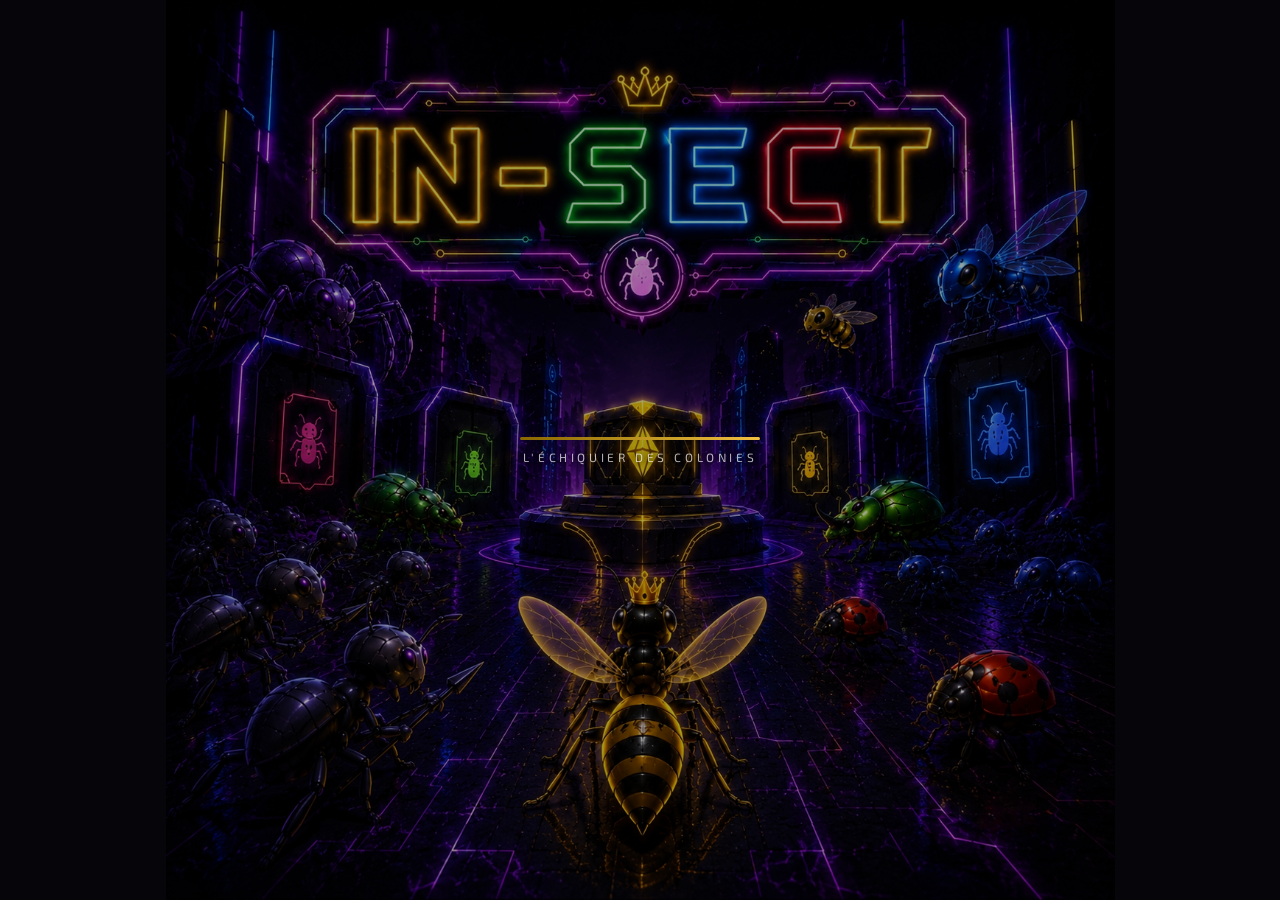
==== index.html @ 488d10a1 "Add files via upload" ====
<!DOCTYPE html>
<html lang="fr">
<head>
  <!-- Google tag (gtag.js) -->
<script async src="https://www.googletagmanager.com/gtag/js?id=G-F46XL49C3C"></script>
<script>
  window.dataLayer = window.dataLayer || [];
  function gtag(){dataLayer.push(arguments);}
  gtag('js', new Date());

  gtag('config', 'G-F46XL49C3C');
</script>
  <meta charset="UTF-8">
  <meta name="viewport" content="width=device-width,initial-scale=1.0,viewport-fit=cover">
  <meta name="apple-mobile-web-app-capable" content="yes">
  <meta name="apple-mobile-web-app-status-bar-style" content="black-translucent">
  <title>IN-SECT — L'Échiquier des Colonies</title>
  <link href="https://fonts.googleapis.com/css2?family=Cinzel+Decorative:wght@700;900&family=Exo+2:ital,wght@0,400;0,600;0,700;0,900;1,400&display=swap" rel="stylesheet">
  <link rel="stylesheet" href="style.css">
  <link rel="stylesheet" href="tuto.css">
</head>
<body>

<!-- Couches canvas (fond animé + effets + victoire) -->
<canvas id="c-ambient"></canvas>
<canvas id="c-fx"></canvas>
<canvas id="c-victory"></canvas>

<!-- ════════════════════════════════════
     SPLASH — Écran de chargement
════════════════════════════════════ -->
<div id="s-splash" class="screen">
  <!-- Image de fond plein écran -->
  <div class="splash-bg"></div>
  <!-- Barre de chargement en bas -->
  <div class="splash-bottom">
    <div class="splash-bar"><div class="splash-bar-fill"></div></div>
    <div class="splash-sub">L'Échiquier des Colonies</div>
  </div>
</div>

<!-- ════════════════════════════════════
     MENU — Sélection de la partie
════════════════════════════════════ -->
<div id="s-menu" class="screen hidden">

  <!-- En-tête logo + son -->
  <div class="menu-header">
    <div>
      <div class="menu-logo">IN-SECT</div>
      <div class="menu-sub">L'Échiquier des Colonies</div>
    </div>
    <button class="menu-sound" id="snd-btn" onclick="toggleMute()">🔊</button>
  </div>

  <!--
    BARRE DE STATUT FREEMIUM
    Affiche en permanence : parties restantes, partages effectués, badge de statut.
    Les IDs sont lus et mis à jour par updateStatusBar() dans script.js.
  -->
  <div class="menu-status-bar">
    <div class="status-left">
      <div class="status-counter" id="status-counter">Il vous reste 20 parties</div>
      <div class="status-shares" id="status-shares" style="display:none"></div>
    </div>
    <div class="status-badge free" id="status-badge" onclick="openFreemiumModal(false)" style="cursor:pointer">🆓 Gratuit</div>
  </div>

  <!-- Miniature animée du plateau selon le mode sélectionné -->
  <div class="mode-preview" id="mode-preview"></div>

  <!-- Zone de configuration -->
  <div class="menu-config">

    <!-- Choix du mode (1 IA = duel / 3 IA = guerre totale) -->
    <div class="sec-label">Adversaires</div>
    <div class="mode-row">
      <button class="mbtn sel" id="mbtn-1" onclick="selMode(1)">
        <span class="mt">1 IA</span><span class="ms">Duel</span>
      </button>
      <button class="mbtn" id="mbtn-3" onclick="selMode(3)">
        <span class="mt">3 IA</span><span class="ms">Guerre totale</span>
      </button>
    </div>

    <!-- Choix de la colonie — mode 1 IA -->
    <div id="csel-1ia">
      <div class="sec-label">Votre colonie</div>
      <div class="colony-row">
        <button class="cbtn sel" data-c="yellow" onclick="selCol('yellow')"><span class="cn">Jaune</span></button>
        <button class="cbtn"     data-c="red"    onclick="selCol('red')"><span class="cn">Rouge</span></button>
        <button class="cbtn"     data-c="random" onclick="selCol('random')"><span class="cn">Aléat.</span></button>
      </div>
    </div>

    <!-- Choix de la colonie — mode 3 IA -->
    <div id="csel-3ia" style="display:none">
      <div class="sec-label">Votre colonie</div>
      <div class="colony-row">
        <button class="cbtn" data-c="yellow" onclick="selCol('yellow')"><span class="cn">Jaune</span></button>
        <button class="cbtn" data-c="green"  onclick="selCol('green')"><span class="cn">Vert</span></button>
        <button class="cbtn" data-c="blue"   onclick="selCol('blue')"><span class="cn">Bleu</span></button>
        <button class="cbtn" data-c="red"    onclick="selCol('red')"><span class="cn">Rouge</span></button>
      </div>
    </div>

    <!-- Niveau de difficulté IA -->
    <div>
      <div class="sec-label">Difficulté IA</div>
      <div class="ailrow">
        <button class="ailbtn sel" id="ailbtn-1" onclick="selAI(1)"><span class="aln">Basique</span><span class="ali">Débutant</span></button>
        <button class="ailbtn"     id="ailbtn-2" onclick="selAI(2)"><span class="aln">Tactique</span><span class="ali">Avancé</span></button>
        <button class="ailbtn"     id="ailbtn-3" onclick="selAI(3)"><span class="aln">Expert</span><span class="ali">Maître</span></button>
      </div>
    </div>

    <!--
      BOUTON JOUER → tryStartGame()
      tryStartGame() vérifie le compteur avant d'appeler startGame().
      Si plus de parties → popup freemium. Sinon → partie normale.
    -->
    <button class="btn-play" onclick="tryStartGame()">⚔️ JOUER</button>

  </div>

  <!-- Navigation bas de page -->
  <div class="bottom-nav">
    <button class="bnav bnav-sec" onclick="showModal('rules')">RÈGLES</button>
    <button class="bnav bnav-tuto" onclick="openTuto()">TUTO</button>
  </div>
</div>

<!-- ════════════════════════════════════
     GAME — Écran de jeu
════════════════════════════════════ -->
<div id="s-game" class="screen hidden">

  <!-- Barre supérieure : retour, joueur actif, boutons mini -->
  <div class="tban" id="tban">
    <button class="btn-back-game" onclick="goMenu()">◀</button>
    <div class="tban-center">
      <div class="ttxt" id="ttxt">…</div>
    </div>
    <div class="topbar-btns">
      <div class="tdot" id="tdot"></div>
      <button class="btn-mini" onclick="showModal('rules')">📜</button>
    </div>
  </div>

  <!-- Plateau de jeu -->
  <div class="bwrap">
    <div class="phase-msg" id="phase-msg"></div>
    <div class="bframe" id="bframe"><div id="board"></div></div>
  </div>

  <!-- Barre d'info pièce sélectionnée -->
  <div class="pi" id="pi">
    <div class="pii">🐝</div>
    <div style="flex:1;min-width:0;">
      <div class="pin">Touchez une pièce</div>
      <div class="pid">⚔️ <b>Tueurs</b> : Reine, Araignée, Mouche, Fourmis · 🔄 <b>Déplaceurs</b> : Coccinelle (vivant), Scarabée (dépouille 💀)</div>
    </div>
  </div>

  <!-- Cartes des joueurs -->
  <div class="pp" id="pp"></div>
</div>

<!-- ════════════════════════════════════
     END — Écran de fin de partie
════════════════════════════════════ -->
<div id="s-end" class="screen hidden">
  <div class="ecrown" id="ecrown">🏆</div>
  <div class="etitle" id="etitle"></div>
  <div class="esub"   id="esub"></div>
  <div class="ewinner" id="ewinner"></div>
  <div class="end-stats">
    <div class="end-stat-row"><span>Tours joués</span><b id="end-turns">—</b></div>
    <div class="end-stat-row"><span>Pièces capturées</span><b id="end-caps">—</b></div>
  </div>
  <!--
    REJOUER → tryStartGame() (passe par le vérificateur freemium)
  -->
  <button class="btn-primary"   onclick="tryStartGame()">🔄 REJOUER</button>
  <button class="btn-secondary" onclick="goMenu()">🏠 Retour au menu</button>
</div>

<!-- ════════════════════════════════════
     MODAL — Règles du jeu
════════════════════════════════════ -->
<div class="modal-overlay hidden" id="modal-rules">
  <div class="modal-box">
    <div class="modal-header">
      <div class="modal-title">📜 RÈGLES DU JEU</div>
      <button class="modal-close" onclick="hideModal('rules')">✕</button>
    </div>
    <div class="modal-body">
      <div class="rule-section">
        <div class="rule-stitle">Le Plateau</div>
        <p class="rule-text">Grille <b>9×9</b>. Au centre se trouve le <b>Nid Sacré</b> 👑, une case spéciale — seule la Reine peut l'atteindre. Chaque colonie commence dans un coin du plateau avec <b>9 pièces vivantes</b>.</p>
      </div>
      <div class="rule-section">
        <div class="rule-stitle">Les Pièces &amp; leurs déplacements</div>
        <p class="rule-text">Toutes les pièces se déplacent <b>comme une Dame aux échecs</b> (orthogonal + diagonal, distance libre), <b>sauf les Fourmis Soldates</b>, limitées à <b>2 cases maximum</b>.</p>
        <div class="rpiece"><span class="rpsym">🐝</span><div><b>Reine Guêpe — Pièce Maîtresse</b> — Tue une pièce adverse en se déplaçant sur sa case. La dépouille est posée sur <b>n'importe quelle case vide</b> choisie par le joueur. Sa mort entraîne <b>l'effondrement immédiat</b> de toute la colonie.</div></div>
        <div class="rpiece"><span class="rpsym">🕷️</span><div><b>Araignée Assassine</b> — Tue une pièce en se déplaçant sur elle. La dépouille est automatiquement <b>renvoyée sur la case de départ</b> de l'Araignée.</div></div>
        <div class="rpiece"><span class="rpsym">🪰</span><div><b>Mouche Journaliste</b> — Se pose sur une case vide, puis toutes les <b>pièces ennemies adjacentes</b> (orthogonales ou diagonales) sont <b>tuées simultanément</b>.</div></div>
        <div class="rpiece"><span class="rpsym">🪲</span><div><b>Scarabée Déplaceur de Dépouilles</b> — Déplace une dépouille 💀 vers <b>n'importe quelle case libre</b>. ⚠️ VITAL : sans lui, la Reine peut être prise au piège des dépouilles !</div></div>
        <div class="rpiece"><span class="rpsym">🐞</span><div><b>Coccinelle Déplaceuse de Vivants</b> — Se pose sur une pièce ennemie vivante et la transporte vers <b>n'importe quelle case vide</b>. Elle <b>ne tue pas</b>, elle déplace uniquement.</div></div>
        <div class="rpiece"><span class="rpsym">🐜</span><div><b>Fourmis Soldates</b> — Portée max <b>2 cases</b>. Attaquent en se déplaçant sur leur cible. <b>Interdiction</b> : ne peuvent pas attaquer une Reine située sur le Nid Sacré.</div></div>
      </div>
      <div class="rule-section">
        <div class="rule-stitle">Les Dépouilles 💀</div>
        <p class="rule-text">Les pièces tuées laissent une dépouille sur le terrain. Elles deviennent des <b>obstacles permanents</b>, bloquent les déplacements en ligne droite, et servent à ériger les <b>murs d'encerclement</b>. Seul le <b>Scarabée</b> peut les déplacer.</p>
      </div>
      <div class="rule-section">
        <div class="rule-stitle">Le Nid Sacré 👑</div>
        <p class="rule-text">La Reine sur le Nid Sacré :<br>• <b>Mode 2 joueurs</b> : joue <b>deux actions par tour</b> tant qu'elle reste sur le Nid.<br>• <b>Mode 4 joueurs</b> : rejoue après chaque joueur (si &gt; 2 joueurs restants), puis 2 actions/tour quand il n'en reste que 2.<br>• Est <b>immunisée contre les Fourmis Soldates</b>.<br>• Peut <b>quitter le Nid</b> à tout moment.</p>
      </div>
      <div class="rule-section">
        <div class="rule-stitle">Victoire</div>
        <p class="rule-text"><b>Assassinat</b> → Tuer la Reine ennemie : sa colonie s'effondre et toutes ses pièces vivantes sont <b>converties à votre couleur</b>.<br><br><b>Encerclement</b> → La Reine ennemie est piégée par les dépouilles (total ou contre un bord) <b>et</b> sa colonie n'a plus de Scarabée vivant → Victoire ! S'il reste un Scarabée, elle n'est <b>pas</b> piégée.</p>
      </div>
    </div>
  </div>
</div>

<!-- ════════════════════════════════════
     MODAL FREEMIUM
     Affiché quand le compteur atteint 0.
     Deux options : partager 2 fois ou passer en premium.
════════════════════════════════════ -->
<div class="modal-overlay hidden" id="modal-freemium">
  <div class="modal-box">

    <!-- En-tête — pas de bouton fermer (popup bloquante) -->
    <div class="modal-header">
      <div class="modal-title">🔒 ACCÈS & DÉBLOCAGE</div>
      <button class="modal-close" id="freemium-close" onclick="hideModal('freemium')">✕</button>
    </div>

    <div class="modal-body">

      <!-- Icône + titre + sous-titre -->
      <div class="freemium-icon">🐝</div>
      <div class="freemium-title">Débloquez l'accès illimité</div>
      <div class="freemium-sub">
        Vos 20 parties gratuites sont écoulées.<br>
        Choisissez une méthode pour continuer à jouer.
      </div>

      <!--
        PROGRESSION DES PARTAGES
        Deux pastilles qui se remplissent à chaque partage validé.
        Mise à jour par updateShareDots() dans script.js.
      -->
      <div class="share-progress">
        <div class="share-progress-label">Partages effectués</div>
        <div class="share-progress-dots">
          <div class="share-dot" id="share-dot-0"></div>
          <div class="share-dot" id="share-dot-1"></div>
        </div>
      </div>

      <!-- Boutons d'action -->
      <div class="freemium-actions">

        <!--
          BOUTON PARTAGE
          Utilise navigator.share() sur mobile, fallback clipboard sur desktop.
          Appelle doShare() dans script.js.
          Après 2 partages → accès freemium illimité sauvegardé dans localStorage.
        -->
        <button class="btn-share" id="btn-share" onclick="doShare()">
          🤝 Partager à 2 amis
          <span class="share-badge">2 partages requis</span>
        </button>

        <!-- Séparateur visuel -->
        <div class="freemium-or">ou</div>

        <!--
          BOUTON PREMIUM
          Redirige vers Stripe (STRIPE_URL dans script.js).
          Au retour depuis Stripe avec ?premium=true → accès premium sauvegardé.
        -->
        <button class="btn-premium" onclick="goPremium()">
          ⭐ Version Premium — 2,90 €
        </button>

      </div>

      <!-- Mention légère -->
      <div style="text-align:center;font-size:.65rem;color:var(--text-muted);margin-top:4px;">
        Les partages et l'accès premium sont sauvegardés sur cet appareil.
      </div>

    </div>
  </div>
</div>

<!-- Script principal -->
<script src="script.js"></script>

<!-- ════════════════════════════════════
     MODAL TUTORIEL ANIMÉ
════════════════════════════════════ -->
<!-- MODAL TUTORIEL -->
<div class="modal-overlay hidden" id="modal-tuto" onclick="tutoBackdropClick(event)">
  <div class="modal-box tuto-box" id="tuto-box">
    <div class="modal-header tuto-header">
      <div class="tuto-progress">
        <span id="tuto-step-label">1 / 8</span>
        <div class="tuto-dots" id="tuto-dots"></div>
      </div>
      <button class="modal-close" onclick="closeTuto()">✕</button>
    </div>
    <div class="tuto-track-wrap">
      <div class="tuto-track" id="tuto-track"></div>
    </div>
    <div class="tuto-footer">
      <button class="tuto-nav-btn" id="tuto-prev" onclick="tutoNav(-1)">◀</button>
      <button class="tuto-cta" id="tuto-next" onclick="tutoNav(1)">Suivant →</button>
    </div>
  </div>
</div>

<script src="tuto.js"></script>
</body>
</html>
---- style.css ----
/* ═══════════════════════════════════════════════════════════
   IN-SECT — Guerre des Colonies
   style.css — Design tokens, layouts, composants, freemium UI
   ═══════════════════════════════════════════════════════════ */

/* ── Design tokens ── */
:root {
  --bg:#08080F; --bg2:#0C0C1A; --card:#101020; --panel:#13132A; --border:#1E1E3A;
  --gold:#D4A017; --gold-l:#F0C040; --gold-d:#8A6800; --gold-glow:rgba(212,160,23,.3);
  --text:#E0DCFF; --text-dim:#8080B0; --text-muted:#454568;
  --safe-top:env(safe-area-inset-top,0px); --safe-bot:env(safe-area-inset-bottom,0px);
  --cs:min(9.5vw,52px); --r:10px;
  --cy:#F0C030; --cg:#30D060; --cb:#4090FF; --cr:#FF3050;
  --cgy:rgba(240,192,48,.5); --cgg:rgba(48,208,96,.5); --cgb:rgba(64,144,255,.5); --cgr:rgba(255,48,80,.5);
}
*,*::before,*::after{box-sizing:border-box;margin:0;padding:0;-webkit-tap-highlight-color:transparent;}
html,body{height:100%;overflow:hidden;background:var(--bg);overscroll-behavior:none;}
body{color:var(--text);font-family:'Exo 2',sans-serif;touch-action:manipulation;user-select:none;font-size:15px;}

/* ── Canvas layers ── */
#c-ambient{position:fixed;inset:0;pointer-events:none;z-index:0;opacity:.4;}
#c-fx{position:fixed;inset:0;pointer-events:none;z-index:100;}
#c-victory{position:fixed;inset:0;pointer-events:none;z-index:500;display:none;}

/* ── Screens ── */
.screen{position:fixed;inset:0;display:flex;flex-direction:column;align-items:center;z-index:10;overflow:hidden;transition:opacity .3s ease,transform .3s ease;}
.screen.hidden{opacity:0;pointer-events:none;transform:translateY(14px);}

/* ── Splash ── */
#s-splash{justify-content:center;background:var(--bg);z-index:200;}
/* Image de fond plein écran sur le splash */
.splash-bg{position:absolute;inset:0;background:url('images_insecte.png') center center/contain no-repeat;z-index:0;}
/* Assombrir légèrement pour lisibilité */
.splash-bg::after{content:'';position:absolute;inset:0;background:rgba(0,0,0,.35);}
/* Barre de chargement ancrée en bas */
.splash-bottom{position:absolute;bottom:calc(var(--safe-bot)+40px);left:50%;transform:translateX(-50%);display:flex;flex-direction:column;align-items:center;gap:10px;z-index:1;width:240px;}
.splash-sub{font-size:.75rem;letter-spacing:.3em;color:rgba(255,255,255,.7);text-transform:uppercase;text-align:center;text-shadow:0 1px 6px rgba(0,0,0,.9);}
.splash-bar{width:100%;height:3px;background:rgba(255,255,255,.15);border-radius:3px;overflow:hidden;}
.splash-bar-fill{height:100%;width:0;background:linear-gradient(90deg,var(--gold-d),var(--gold-l));animation:loadbar 2.2s ease-out .2s forwards;}
@keyframes loadbar{to{width:100%;}}

/* ── Menu ── */
#s-menu{padding:calc(var(--safe-top)+10px) 14px calc(var(--safe-bot)+8px);gap:0;justify-content:space-between;}
.menu-header{width:100%;max-width:400px;display:flex;align-items:center;justify-content:space-between;padding:2px 0 10px;}
.menu-logo{font-family:'Cinzel Decorative',serif;font-size:clamp(1.3rem,7vw,2rem);font-weight:900;background:linear-gradient(135deg,#7040FF,#B070FF 45%,#8050FF);-webkit-background-clip:text;-webkit-text-fill-color:transparent;background-clip:text;filter:drop-shadow(0 0 8px rgba(160,96,255,.4));letter-spacing:.07em;}
.menu-sub{font-size:.65rem;color:var(--text-muted);letter-spacing:.25em;text-transform:uppercase;margin-top:2px;}

/* ── Barre de statut freemium (sous le logo) ── */
.menu-status-bar{width:100%;max-width:400px;display:flex;align-items:center;justify-content:space-between;background:rgba(16,12,32,.9);border:1px solid var(--border);border-radius:var(--r);padding:7px 12px;margin-bottom:4px;gap:8px;}
.status-left{display:flex;flex-direction:column;gap:3px;}
/* Compteur de parties restantes */
.status-counter{font-size:.78rem;font-weight:800;color:var(--gold-l);letter-spacing:.04em;}
.status-counter.danger{color:#FF3050;}  /* rouge quand <= 3 parties */
.status-shares{font-size:.6rem;color:var(--text-muted);}
/* Badge de statut : Gratuit / Freemium / Premium */
.status-badge{display:inline-flex;align-items:center;gap:4px;font-size:.6rem;font-weight:700;letter-spacing:.12em;text-transform:uppercase;padding:2px 8px;border-radius:20px;}
.status-badge.free    {background:rgba(128,80,255,.18);color:#A070FF;border:1px solid rgba(128,80,255,.3);}
.status-badge.freemium{background:rgba(48,208,96,.15);color:#30D060;border:1px solid rgba(48,208,96,.3);}
.status-badge.premium {background:rgba(212,160,23,.18);color:var(--gold-l);border:1px solid rgba(212,160,23,.3);}

.menu-sound{background:transparent;border:1px solid var(--border);border-radius:8px;width:36px;height:36px;cursor:pointer;font-size:1.1rem;display:flex;align-items:center;justify-content:center;color:var(--text-dim);transition:all .2s;}
.menu-sound:active{border-color:var(--gold);color:var(--gold);}

/* ── Mode preview ── */
.mode-preview{width:100%;max-width:400px;flex:1;display:flex;flex-direction:column;align-items:center;justify-content:center;gap:8px;min-height:0;}
.preview-svg{width:min(200px,48vw);height:min(200px,48vw);display:block;filter:drop-shadow(0 0 12px rgba(140,80,255,.2));animation:previewPulse 3s ease-in-out infinite;}
@keyframes previewPulse{0%,100%{filter:drop-shadow(0 0 8px rgba(140,80,255,.15));}50%{filter:drop-shadow(0 0 20px rgba(140,80,255,.35));}}
.preview-tagline{font-size:.78rem;color:var(--text-dim);font-style:italic;text-align:center;letter-spacing:.04em;}

/* ── Config ── */
.menu-config{width:100%;max-width:400px;display:flex;flex-direction:column;gap:9px;flex-shrink:0;}
.sec-label{font-size:.62rem;letter-spacing:.22em;color:var(--text-muted);text-transform:uppercase;text-align:center;padding:2px 0;}
.mode-row{display:flex;gap:8px;}
.mbtn{flex:1;padding:11px 8px;border-radius:var(--r);border:1.5px solid rgba(80,60,140,.5);background:rgba(16,12,32,.9);color:var(--text-dim);cursor:pointer;font-family:'Exo 2',sans-serif;display:flex;flex-direction:column;align-items:center;gap:3px;transition:all .2s;}
.mbtn .mt{font-size:.95rem;font-weight:900;letter-spacing:.08em;color:var(--text);}
.mbtn .ms{font-size:.72rem;color:var(--text-dim);font-style:italic;}
.mbtn.sel{border-color:#8050FF;background:rgba(80,40,160,.25);box-shadow:0 0 0 1px rgba(128,80,255,.2),0 0 16px rgba(128,80,255,.15);}
.mbtn:active{transform:scale(.96);}
.colony-row{display:flex;gap:8px;justify-content:center;}
.cbtn{flex:1;max-width:80px;height:46px;border-radius:var(--r);border:1.5px solid rgba(80,60,140,.4);background:rgba(16,12,32,.8);cursor:pointer;display:flex;flex-direction:column;align-items:center;justify-content:center;gap:1px;transition:all .2s;}
.cbtn .cn{font-size:.62rem;letter-spacing:.1em;font-weight:700;color:var(--text-dim);}
.cbtn[data-c=yellow]{border-color:rgba(240,192,48,.3);}.cbtn[data-c=red]{border-color:rgba(255,48,80,.3);}
.cbtn[data-c=green]{border-color:rgba(48,208,96,.3);}.cbtn[data-c=blue]{border-color:rgba(64,144,255,.3);}
.cbtn[data-c=random]{border-color:rgba(128,80,255,.3);}
.cbtn[data-c=yellow].sel{border-color:var(--cy);box-shadow:0 0 12px rgba(240,192,48,.35);background:rgba(60,40,0,.5);}
.cbtn[data-c=red].sel{border-color:var(--cr);box-shadow:0 0 12px rgba(255,48,80,.35);background:rgba(60,0,8,.5);}
.cbtn[data-c=green].sel{border-color:var(--cg);box-shadow:0 0 12px rgba(48,208,96,.35);background:rgba(0,40,12,.5);}
.cbtn[data-c=blue].sel{border-color:var(--cb);box-shadow:0 0 12px rgba(64,144,255,.35);background:rgba(0,16,60,.5);}
.cbtn[data-c=random].sel{border-color:#8050FF;box-shadow:0 0 12px rgba(128,80,255,.35);}
.cbtn:active{transform:scale(.93);}
.ailrow{display:flex;gap:8px;}
.ailbtn{flex:1;padding:10px 4px;border-radius:var(--r);border:1.5px solid rgba(80,60,140,.4);background:rgba(16,12,32,.8);color:var(--text-dim);cursor:pointer;font-family:'Exo 2',sans-serif;display:flex;flex-direction:column;align-items:center;gap:2px;transition:all .18s;}
.ailbtn .aln{font-size:.85rem;font-weight:900;letter-spacing:.06em;color:var(--text);}
.ailbtn .ali{font-size:.65rem;color:var(--text-dim);font-style:italic;}
.ailbtn.sel{border-color:#8050FF;background:rgba(80,40,160,.22);box-shadow:0 0 10px rgba(128,80,255,.18);}
.ailbtn:active{transform:scale(.94);}

/* ── Bouton JOUER ── */
.btn-play{width:100%;height:52px;border:none;border-radius:var(--r);background:linear-gradient(160deg,#4020A0,#9050FF 40%,#7040E0 60%,#3010A0);font-family:'Cinzel Decorative',serif;font-size:1rem;font-weight:700;color:#F0E8FF;letter-spacing:.15em;cursor:pointer;box-shadow:0 0 0 1px rgba(160,96,255,.25),0 4px 24px rgba(128,64,255,.3);position:relative;overflow:hidden;transition:transform .15s,box-shadow .15s;animation:playPulse 3s ease-in-out infinite;}
.btn-play::after{content:'';position:absolute;top:0;left:-120%;width:70%;height:100%;background:linear-gradient(90deg,transparent,rgba(255,255,255,.2),transparent);animation:shimmer 3.5s ease-in-out infinite;}
@keyframes shimmer{0%,100%{left:-120%;}55%{left:140%;}}
@keyframes playPulse{0%,100%{box-shadow:0 0 0 1px rgba(160,96,255,.25),0 4px 24px rgba(128,64,255,.3);}50%{box-shadow:0 0 0 1px rgba(160,96,255,.4),0 4px 32px rgba(128,64,255,.5);}}
.btn-play:active{transform:scale(.97);animation:none;}
/* État désactivé quand le compteur atteint 0 */
.btn-play:disabled,.btn-play.locked{background:linear-gradient(160deg,#1A1A2A,#2A2040);color:var(--text-muted);cursor:not-allowed;animation:none;box-shadow:none;opacity:.7;}
.btn-play:disabled::after,.btn-play.locked::after{display:none;}

.bottom-nav{width:100%;max-width:400px;display:flex;gap:6px;flex-shrink:0;padding-top:4px;}
.bnav{flex:1;height:40px;background:var(--card);border:1px solid var(--border);border-radius:var(--r);display:flex;align-items:center;justify-content:center;cursor:pointer;color:var(--text-muted);font-size:1.15rem;transition:all .18s;}
.bnav:active{border-color:#8050FF;color:#B080FF;background:rgba(80,40,160,.2);}

/* ── Game screen ── */
#s-game{display:grid;grid-template-rows:52px 1fr auto;padding:calc(var(--safe-top)+2px) 4px calc(var(--safe-bot)+4px);gap:4px;height:100%;align-items:center;overflow:visible;}
.tban{width:100%;max-width:480px;background:linear-gradient(135deg,var(--card),var(--bg2));border-radius:var(--r);display:flex;align-items:center;gap:0;border:1px solid rgba(128,80,255,.2);transition:border-color .3s,box-shadow .3s;height:52px;flex-shrink:0;overflow:hidden;}
.btn-back-game{background:rgba(255,60,60,.28);border:none;border-right:2px solid rgba(255,80,80,.5);border-radius:var(--r) 0 0 var(--r);width:68px;height:100%;flex-shrink:0;color:#FF8080;font-size:2rem;cursor:pointer;display:flex;align-items:center;justify-content:center;transition:all .18s;line-height:1;padding:0;text-shadow:0 0 10px rgba(255,80,80,.7);box-shadow:inset -2px 0 12px rgba(255,40,40,.15);}
.btn-back-game:active{background:rgba(255,48,80,.55);transform:scale(.94);color:#fff;}
.tban-center{flex:1;min-width:0;text-align:center;padding:0 8px;}
.tdot{width:13px;height:13px;border-radius:50%;flex-shrink:0;transition:all .3s;box-shadow:0 0 8px currentColor;}
.ttxt{font-size:.92rem;font-weight:800;letter-spacing:.04em;transition:color .3s;line-height:1;}
.topbar-btns{display:flex;align-items:center;gap:6px;padding-right:8px;}
.btn-mini{background:rgba(0,0,0,.4);border:1.5px solid rgba(128,80,255,.25);border-radius:7px;padding:4px 8px;color:var(--gold);font-family:'Exo 2',sans-serif;font-size:.72rem;cursor:pointer;letter-spacing:.05em;min-height:30px;min-width:32px;transition:all .15s;}
.btn-mini:active{border-color:var(--gold);background:rgba(212,160,23,.15);transform:scale(.93);}
.bwrap{width:100%;max-width:480px;display:flex;justify-content:center;align-items:center;position:relative;}
.bframe{border:1.5px solid rgba(128,80,255,.3);border-radius:8px;box-shadow:0 0 0 1px rgba(0,0,0,.95),0 0 30px rgba(128,80,255,.12);overflow:hidden;position:relative;}
.bframe.shake{animation:boardShake .38s cubic-bezier(.36,.07,.19,.97);}
@keyframes boardShake{0%,100%{transform:none;}20%{transform:translate(-5px) rotate(-.4deg);}40%{transform:translate(5px) rotate(.4deg);}60%{transform:translate(-3px);}80%{transform:translate(3px);}}
#board{background:#02020A;position:relative;display:block;touch-action:none;}
.cell{position:absolute;cursor:pointer;display:flex;align-items:center;justify-content:center;transition:background .12s,box-shadow .12s;}
.cell.l{background:#32305A;}.cell.d{background:#06040F;}
.cell.lab{background:radial-gradient(circle,rgba(212,160,23,.6),rgba(160,110,0,.2));box-shadow:inset 0 0 0 2px rgba(212,160,23,.9),0 0 14px rgba(212,160,23,.4);}
.cell.sc{box-shadow:0 0 0 2.5px #A070FF,0 0 16px rgba(160,112,255,.7)!important;background:rgba(120,70,220,.4)!important;z-index:5;}
.cell.vm{background:rgba(48,208,96,.25)!important;box-shadow:inset 0 0 0 2px rgba(48,208,96,.75);}
.cell.vm::after{content:'';position:absolute;width:30%;height:30%;border-radius:50%;background:rgba(48,208,96,.8);box-shadow:0 0 10px rgba(48,208,96,.9);}
.cell.vk{background:rgba(255,48,80,.3)!important;box-shadow:inset 0 0 0 2.5px rgba(255,48,80,.95);animation:pulseKill .5s ease-in-out infinite;}
@keyframes pulseKill{0%,100%{box-shadow:inset 0 0 0 2.5px rgba(255,48,80,.95);}50%{box-shadow:inset 0 0 0 2.5px #FF3050,0 0 18px rgba(255,48,80,.65);}}
.cell.vd{background:rgba(255,180,40,.25)!important;box-shadow:inset 0 0 0 2px rgba(255,180,40,.8);}
.cell.vplace{background:rgba(160,100,255,.25)!important;box-shadow:inset 0 0 0 2px rgba(160,100,255,.85);animation:pulsePl .6s ease-in-out infinite;}
@keyframes pulsePl{0%,100%{box-shadow:inset 0 0 0 2px rgba(160,100,255,.85);}50%{box-shadow:inset 0 0 0 2px #A064FF,0 0 14px rgba(160,100,255,.55);}}
.cell.vrep-o{background:rgba(255,80,80,.28)!important;box-shadow:inset 0 0 0 2px rgba(255,80,80,.9);}
.cell.vrep-d{background:rgba(255,160,40,.28)!important;box-shadow:inset 0 0 0 2px rgba(255,160,40,.9);}
.labsvg{position:absolute;width:60%;height:60%;opacity:.7;}
.piece{position:absolute;display:flex;align-items:center;justify-content:center;border-radius:50%;cursor:pointer;transition:left var(--anim,.38s) cubic-bezier(.4,0,.2,1),top var(--anim,.38s) cubic-bezier(.4,0,.2,1),transform .15s,filter .15s;z-index:10;pointer-events:all;background:transparent;border:none;overflow:visible;}
.piece canvas{position:absolute;inset:0;width:100%;height:100%;border-radius:50%;pointer-events:none;}
.piece.selp{transform:scale(1.18);z-index:20;filter:brightness(1.2);}
.piece.moving{transition:left var(--anim,.38s) cubic-bezier(.4,0,.2,1),top var(--anim,.38s) cubic-bezier(.4,0,.2,1);}
.piece.flash-kill{animation:flashKill .45s ease-out forwards;}
@keyframes flashKill{0%{filter:brightness(4) saturate(0) invert(1);transform:scale(1.4);}30%{filter:brightness(2) saturate(0) invert(1);transform:scale(1.2);}100%{filter:brightness(1) saturate(0);transform:scale(1);}}
.pi{width:100%;max-width:480px;background:linear-gradient(135deg,var(--card),var(--bg2));border:1px solid rgba(128,80,255,.18);border-radius:var(--r);padding:8px 12px;display:flex;align-items:center;gap:10px;flex-shrink:0;min-height:52px;transition:border-color .3s,box-shadow .3s;}
.pii{font-size:1.6rem;line-height:1;flex-shrink:0;}
.pin{font-size:.85rem;font-weight:800;letter-spacing:.05em;line-height:1;}
.pid{font-size:.68rem;color:var(--text-dim);line-height:1.45;margin-top:2px;font-style:italic;}
.pp{width:100%;max-width:480px;display:flex;gap:5px;overflow-x:auto;flex-shrink:0;}
.pcard{flex:1;min-width:0;background:rgba(16,12,32,.9);border:1.5px solid var(--border);border-radius:var(--r);padding:6px 8px;transition:border-color .3s,box-shadow .3s;--pc:#888;--pg:rgba(136,136,136,.3);}
.pcard.ap{border-color:var(--pc)!important;box-shadow:0 0 12px var(--pg);}
.pcard.elim{opacity:.25;filter:grayscale(1);}
.pch{display:flex;align-items:center;gap:5px;margin-bottom:4px;}
.pdot{width:8px;height:8px;border-radius:50%;background:var(--pc);box-shadow:0 0 5px var(--pg);flex-shrink:0;}
.pname{font-size:.65rem;font-weight:800;letter-spacing:.1em;color:var(--pc);white-space:nowrap;}
.ptag{font-size:.55rem;color:var(--text-muted);margin-left:auto;white-space:nowrap;}
.ppieces{display:flex;flex-wrap:wrap;gap:2px;}
.ppi{font-size:.85rem;line-height:1;opacity:.9;}.ppid{font-size:.85rem;line-height:1;opacity:.2;filter:grayscale(1);}
.phase-msg{position:fixed;left:50%;transform:translateX(-50%);background:rgba(8,8,20,.96);border:1px solid var(--gold-d);border-radius:7px;padding:5px 14px;font-size:.78rem;color:var(--gold-l);font-style:italic;white-space:nowrap;pointer-events:none;z-index:50;transition:opacity .2s;opacity:0;}
.phase-msg.visible{opacity:1;}

/* ── End screen ── */
#s-end{justify-content:center;gap:16px;padding:30px 20px;}
.ecrown{font-size:4rem;animation:crownPulse 1.5s ease-in-out infinite;}
@keyframes crownPulse{0%,100%{transform:scale(1);}50%{transform:scale(1.08);}}
.etitle{font-family:'Cinzel Decorative',serif;font-size:2.2rem;font-weight:900;letter-spacing:.06em;text-align:center;}
.esub{font-size:.85rem;color:var(--text-dim);text-align:center;font-style:italic;max-width:320px;}
.ewinner{font-size:.9rem;font-weight:700;text-align:center;letter-spacing:.04em;}
.end-stats{width:100%;max-width:320px;background:var(--card);border:1px solid var(--border);border-radius:var(--r);padding:14px 18px;display:flex;flex-direction:column;gap:8px;}
.end-stat-row{display:flex;justify-content:space-between;font-size:.8rem;color:var(--text-dim);}
.end-stat-row b{color:var(--gold-l);}
.btn-primary{width:100%;max-width:320px;height:50px;border:none;border-radius:var(--r);background:linear-gradient(160deg,#4020A0,#9050FF 40%,#3010A0);font-family:'Cinzel Decorative',serif;font-size:.9rem;color:#F0E8FF;letter-spacing:.12em;cursor:pointer;box-shadow:0 4px 20px rgba(128,64,255,.35);transition:transform .15s;}
.btn-primary:active{transform:scale(.97);}
.btn-secondary{width:100%;max-width:320px;height:44px;border-radius:var(--r);border:1.5px solid var(--border);background:transparent;font-family:'Exo 2',sans-serif;font-size:.82rem;font-weight:700;color:var(--text-dim);letter-spacing:.08em;cursor:pointer;transition:all .2s;}
.btn-secondary:active{border-color:#8050FF;color:#B080FF;}

/* ── Modals ── */
.modal-overlay{position:fixed;inset:0;background:rgba(0,0,0,.85);z-index:400;display:flex;align-items:flex-end;justify-content:center;padding-bottom:var(--safe-bot);backdrop-filter:blur(6px);transition:opacity .3s;}
.modal-overlay.hidden{opacity:0;pointer-events:none;}
.modal-box{background:linear-gradient(170deg,#0D0B1E,#08060F);border:1px solid var(--gold-d);border-radius:18px 18px 0 0;width:100%;max-width:500px;max-height:88vh;display:flex;flex-direction:column;overflow:hidden;box-shadow:0 -10px 50px rgba(0,0,0,.7);transition:transform .3s cubic-bezier(.2,0,.3,1);}
.modal-overlay.hidden .modal-box{transform:translateY(30px);}
.modal-header{display:flex;align-items:center;justify-content:space-between;padding:14px 18px;border-bottom:1px solid var(--gold-d);flex-shrink:0;}
.modal-title{font-family:'Exo 2',sans-serif;font-size:.8rem;font-weight:900;letter-spacing:.2em;color:var(--gold);}
.modal-close{background:transparent;border:1px solid var(--gold-d);border-radius:7px;color:var(--gold-d);font-size:.9rem;width:32px;height:32px;cursor:pointer;display:flex;align-items:center;justify-content:center;transition:all .15s;}
.modal-close:active{border-color:var(--gold);color:var(--gold);}
.modal-body{overflow-y:auto;padding:14px 18px 24px;display:flex;flex-direction:column;gap:14px;-webkit-overflow-scrolling:touch;}
.rule-section{display:flex;flex-direction:column;gap:6px;}
.rule-stitle{font-size:.7rem;letter-spacing:.2em;color:var(--gold);text-transform:uppercase;border-bottom:1px solid rgba(128,80,255,.18);padding-bottom:4px;}
.rule-text{font-size:.88rem;color:rgba(224,220,255,.75);line-height:1.7;}
.rpiece{display:flex;gap:9px;align-items:flex-start;font-size:.86rem;color:rgba(224,220,255,.7);line-height:1.55;margin-bottom:5px;}
.rpsym{font-size:1.25rem;flex-shrink:0;width:1.6rem;text-align:center;}

/* ══════════════════════════════════════
   POPUP FREEMIUM
   Popup bloquante quand compteur = 0
══════════════════════════════════════ */
#modal-freemium .modal-box{border-color:rgba(212,160,23,.5);}
.freemium-icon{font-size:3rem;text-align:center;padding:8px 0 4px;}
.freemium-title{font-family:'Cinzel Decorative',serif;font-size:1.1rem;font-weight:900;color:var(--gold-l);text-align:center;letter-spacing:.05em;line-height:1.3;}
.freemium-sub{font-size:.82rem;color:var(--text-dim);text-align:center;line-height:1.6;padding:0 4px;}
.freemium-actions{display:flex;flex-direction:column;gap:10px;padding:4px 0;}

/* Bouton partage — vert */
.btn-share{width:100%;height:54px;border:none;border-radius:var(--r);background:linear-gradient(160deg,#0A3A0A,#18A830 40%,#0A6A18);font-family:'Exo 2',sans-serif;font-size:.92rem;font-weight:900;color:#E0FFE8;letter-spacing:.08em;cursor:pointer;box-shadow:0 4px 20px rgba(30,160,60,.35);display:flex;align-items:center;justify-content:center;gap:8px;transition:transform .15s;}
.btn-share:active{transform:scale(.97);}
.share-badge{background:rgba(255,255,255,.15);border-radius:20px;padding:2px 8px;font-size:.72rem;font-weight:700;}

/* Bouton premium — or */
.btn-premium{width:100%;height:54px;border:none;border-radius:var(--r);background:linear-gradient(160deg,#3A2A00,#C08010 40%,#7A5000);font-family:'Exo 2',sans-serif;font-size:.92rem;font-weight:900;color:#FFF0C0;letter-spacing:.08em;cursor:pointer;box-shadow:0 4px 20px rgba(180,130,0,.3);display:flex;align-items:center;justify-content:center;gap:8px;transition:transform .15s;}
.btn-premium:active{transform:scale(.97);}

/* Séparateur "ou" entre les deux boutons */
.freemium-or{display:flex;align-items:center;gap:10px;color:var(--text-muted);font-size:.72rem;letter-spacing:.12em;text-transform:uppercase;}
.freemium-or::before,.freemium-or::after{content:'';flex:1;height:1px;background:var(--border);}

/* Progression des partages (2 pastilles) */
.share-progress{background:rgba(48,208,96,.08);border:1px solid rgba(48,208,96,.2);border-radius:var(--r);padding:10px 14px;display:flex;align-items:center;justify-content:space-between;}
.share-progress-label{font-size:.75rem;color:rgba(48,208,96,.8);}
.share-progress-dots{display:flex;gap:6px;}
.share-dot{width:14px;height:14px;border-radius:50%;border:2px solid rgba(48,208,96,.4);background:transparent;transition:all .3s;}
.share-dot.done{background:#30D060;border-color:#30D060;box-shadow:0 0 8px rgba(48,208,96,.6);}

/* ── Toasts ── */
.toast{position:fixed;bottom:calc(var(--safe-bot)+80px);left:50%;transform:translateX(-50%);background:rgba(16,12,32,.96);border:1px solid rgba(128,80,255,.4);border-radius:10px;padding:8px 18px;font-size:.8rem;font-weight:700;color:var(--text);white-space:nowrap;z-index:300;animation:toastIn .25s ease-out;}
@keyframes toastIn{from{opacity:0;transform:translate(-50%,8px);}to{opacity:1;transform:translate(-50%,0);}}
.cap-flash{position:fixed;inset:0;pointer-events:none;z-index:150;animation:cfAdh .3s ease-out;}
@keyframes cfAdh{0%{opacity:1;}100%{opacity:0;}}
::-webkit-scrollbar{width:3px;}::-webkit-scrollbar-thumb{background:var(--gold-d);border-radius:3px;}
---- tuto.css ----
/* ══════════════════════════════════════
   TUTORIEL IN-SECT — style
══════════════════════════════════════ */
.tuto-box {
  border-radius: 18px 18px 0 0;
  border-color: rgba(128,80,255,.5);
  max-height: 92vh;
  display: flex;
  flex-direction: column;
  overflow: hidden;
}
.tuto-header {
  background: linear-gradient(180deg, rgba(20,10,40,.98), rgba(12,8,24,.95));
  border-bottom-color: rgba(128,80,255,.25);
}
.tuto-progress {
  display: flex;
  align-items: center;
  gap: 10px;
  flex: 1;
}
#tuto-step-label {
  font-size: .65rem;
  font-weight: 700;
  color: var(--text-muted);
  letter-spacing: .15em;
  min-width: 36px;
}
.tuto-dots {
  display: flex;
  gap: 5px;
  align-items: center;
}
.tdot-i {
  width: 6px;
  height: 6px;
  border-radius: 50%;
  background: var(--border);
  transition: all .3s cubic-bezier(.2,0,.3,1);
  flex-shrink: 0;
}
.tdot-i.active {
  background: #8050FF;
  box-shadow: 0 0 8px rgba(128,80,255,.8);
  width: 18px;
  border-radius: 3px;
}
.tdot-i.done {
  background: rgba(128,80,255,.4);
}
.tuto-track-wrap {
  flex: 1;
  overflow: hidden;
  position: relative;
  min-height: 0;
}
.tuto-track {
  display: flex;
  height: 100%;
  transition: transform .4s cubic-bezier(.4,0,.2,1);
  will-change: transform;
}
.tuto-slide {
  flex-shrink: 0;
  width: 100%;
  height: 100%;
  display: flex;
  flex-direction: column;
  align-items: center;
  padding: 16px 18px 12px;
  gap: 12px;
  overflow-y: auto;
  -webkit-overflow-scrolling: touch;
}
.tuto-piece-header {
  display: flex;
  align-items: center;
  gap: 10px;
  flex-shrink: 0;
}
.tuto-piece-sym {
  font-size: 1.5rem;
  line-height: 1;
  background: rgba(128,80,255,.15);
  border: 1px solid rgba(128,80,255,.25);
  border-radius: 50%;
  width: 38px;
  height: 38px;
  display: flex;
  align-items: center;
  justify-content: center;
  flex-shrink: 0;
}
.tuto-piece-title-name {
  font-family: 'Cinzel Decorative', serif;
  font-size: clamp(.78rem, 3.5vw, 1rem);
  font-weight: 900;
  background: linear-gradient(135deg, #C0A0FF, #8050FF 50%, #D4A017);
  -webkit-background-clip: text;
  -webkit-text-fill-color: transparent;
  background-clip: text;
  letter-spacing: .04em;
  line-height: 1.2;
}
/* .tuto-slide-title conservé pour intro/stakes */
.tuto-slide-title {
  font-family: 'Cinzel Decorative', serif;
  font-size: clamp(.85rem, 4vw, 1.1rem);
  font-weight: 900;
  text-align: center;
  background: linear-gradient(135deg, #C0A0FF, #8050FF 50%, #D4A017);
  -webkit-background-clip: text;
  -webkit-text-fill-color: transparent;
  background-clip: text;
  letter-spacing: .05em;
  line-height: 1.2;
}
.tuto-board-wrap {
  position: relative;
  width: min(220px, 55vw);
  height: min(220px, 55vw);
  flex-shrink: 0;
}
.tuto-board {
  width: 100%;
  height: 100%;
  display: grid;
  border: 1.5px solid rgba(128,80,255,.3);
  border-radius: 8px;
  overflow: hidden;
  box-shadow: 0 0 20px rgba(128,80,255,.15);
  position: relative;
}
.tb-cell {
  aspect-ratio: 1;
  display: flex;
  align-items: center;
  justify-content: center;
  position: relative;
  transition: background .2s, box-shadow .2s;
}
.tb-cell.tl { background: #32305A; }
.tb-cell.td { background: #06040F; }
.tb-cell.tlab {
  background: radial-gradient(circle, rgba(212,160,23,.5), rgba(120,80,0,.2));
  box-shadow: inset 0 0 0 1.5px rgba(212,160,23,.8);
}
.tb-cell.t-move {
  background: rgba(48,208,96,.35) !important;
  box-shadow: inset 0 0 0 2px rgba(48,208,96,.9);
}
.tb-cell.t-move::after {
  content: '';
  position: absolute;
  width: 28%;
  height: 28%;
  border-radius: 50%;
  background: rgba(48,208,96,.9);
  box-shadow: 0 0 8px rgba(48,208,96,1);
  animation: tpulse .7s ease-in-out infinite alternate;
}
@keyframes tpulse { from { transform: scale(.8); } to { transform: scale(1.1); } }
.tb-cell.t-kill {
  background: rgba(255,48,80,.35) !important;
  box-shadow: inset 0 0 0 2px rgba(255,48,80,.95);
  animation: tpulseKill .5s ease-in-out infinite;
}
@keyframes tpulseKill {
  0%,100% { box-shadow: inset 0 0 0 2px rgba(255,48,80,.95); }
  50%      { box-shadow: inset 0 0 0 2px #FF3050, 0 0 12px rgba(255,48,80,.6); }
}
.tb-cell.t-special {
  background: rgba(255,180,40,.3) !important;
  box-shadow: inset 0 0 0 2px rgba(255,180,40,.9);
}
.tb-cell.t-necro {
  background: rgba(160,100,255,.3) !important;
  box-shadow: inset 0 0 0 2px rgba(160,100,255,.9);
  animation: tpulsePl .6s ease-in-out infinite;
}
@keyframes tpulsePl {
  0%,100% { box-shadow: inset 0 0 0 2px rgba(160,100,255,.9); }
  50%      { box-shadow: inset 0 0 0 2px #A064FF, 0 0 10px rgba(160,100,255,.6); }
}
.tb-cell.t-active {
  box-shadow: 0 0 0 2.5px #A070FF, 0 0 14px rgba(160,112,255,.7) !important;
  background: rgba(120,70,220,.4) !important;
  z-index: 5;
}
.tb-piece {
  position: absolute;
  border-radius: 50%;
  display: flex;
  align-items: center;
  justify-content: center;
  z-index: 10;
  pointer-events: none;
  transition: left .5s cubic-bezier(.4,0,.2,1), top .5s cubic-bezier(.4,0,.2,1);
}
.tb-piece.yellow { background: radial-gradient(circle at 38% 35%, #FFE060, #D4A010); box-shadow: 0 0 10px rgba(240,192,48,.6); }
.tb-piece.enemy  { background: radial-gradient(circle at 38% 35%, #FF6070, #C02030); box-shadow: 0 0 8px rgba(255,48,80,.4); }
.tb-piece.dead-corps { background: transparent; border: 2px solid rgba(255,255,255,.25); opacity: .4; }
.tuto-desc {
  font-size: .82rem;
  color: rgba(224,220,255,.75);
  line-height: 1.65;
  text-align: center;
  max-width: 340px;
}
.tuto-desc b { color: #C0A0FF; font-weight: 800; }
.tuto-desc .th-green { color: #50E080; font-weight: 700; }
.tuto-desc .th-red   { color: #FF5070; font-weight: 700; }
.tuto-desc .th-gold  { color: var(--gold-l); font-weight: 700; }
.tuto-tags {
  display: flex;
  flex-wrap: wrap;
  gap: 6px;
  justify-content: center;
}
.tuto-tag {
  font-size: .62rem;
  font-weight: 700;
  letter-spacing: .12em;
  text-transform: uppercase;
  padding: 3px 10px;
  border-radius: 20px;
  border: 1px solid;
}
.tuto-tag.move  { color: #50E080; border-color: rgba(48,208,96,.4); background: rgba(48,208,96,.08); }
.tuto-tag.kill  { color: #FF5070; border-color: rgba(255,48,80,.4); background: rgba(255,48,80,.08); }
.tuto-tag.spec  { color: #FFB830; border-color: rgba(255,184,48,.4); background: rgba(255,184,48,.08); }
.tuto-tag.warn  { color: #F0C040; border-color: rgba(212,160,23,.4); background: rgba(212,160,23,.08); }
.tuto-intro-icon {
  font-size: 3.5rem;
  animation: crownPulse 2s ease-in-out infinite;
  filter: drop-shadow(0 0 16px rgba(212,160,23,.5));
}
.tuto-colony-row {
  display: flex;
  gap: 10px;
  justify-content: center;
}
.tuto-colony {
  width: 42px; height: 42px;
  border-radius: 50%;
  display: flex; align-items: center; justify-content: center;
  font-size: 1.3rem;
  border: 2px solid;
  animation: colonyFloat 2s ease-in-out infinite;
}
.tuto-colony:nth-child(2){animation-delay:.5s;}.tuto-colony:nth-child(3){animation-delay:1s;}.tuto-colony:nth-child(4){animation-delay:1.5s;}
@keyframes colonyFloat{0%,100%{transform:translateY(0);}50%{transform:translateY(-4px);}}
.tuto-colony.cy{border-color:var(--cy);background:rgba(240,192,48,.12);}
.tuto-colony.cg{border-color:var(--cg);background:rgba(48,208,96,.12);}
.tuto-colony.cb{border-color:var(--cb);background:rgba(64,144,255,.12);}
.tuto-colony.cr{border-color:var(--cr);background:rgba(255,48,80,.12);}
.tuto-stakes-list{list-style:none;display:flex;flex-direction:column;gap:8px;width:100%;max-width:300px;}
.tuto-stakes-list li{display:flex;align-items:flex-start;gap:10px;font-size:.82rem;color:rgba(224,220,255,.75);line-height:1.5;}
.tuto-stakes-list li .ico{flex-shrink:0;font-size:1.1rem;width:22px;text-align:center;}
.tuto-footer {
  display: flex;
  align-items: center;
  gap: 10px;
  padding: 12px 18px 12px;
  border-top: 1px solid rgba(128,80,255,.15);
  background: rgba(8,6,16,.9);
  flex-shrink: 0;
}
.tuto-nav-btn {
  width: 44px; height: 44px;
  border-radius: 10px;
  border: 1.5px solid rgba(128,80,255,.35);
  background: rgba(80,40,160,.15);
  color: #8050FF;
  font-size: 1rem;
  cursor: pointer;
  display: flex; align-items: center; justify-content: center;
  transition: all .18s;
  flex-shrink: 0;
}
.tuto-nav-btn:active{background:rgba(80,40,160,.35);transform:scale(.93);}
.tuto-nav-btn:disabled{opacity:.2;cursor:not-allowed;}
.tuto-cta {
  flex: 1; height: 44px;
  border: none; border-radius: 10px;
  background: linear-gradient(160deg, #4020A0, #9050FF 40%, #3010A0);
  font-family: 'Exo 2', sans-serif;
  font-size: .88rem; font-weight: 900;
  color: #F0E8FF; letter-spacing: .1em;
  cursor: pointer;
  box-shadow: 0 4px 18px rgba(128,64,255,.35);
  transition: transform .15s;
}
.tuto-cta:active{transform:scale(.97);}
.tuto-cta.last{background:linear-gradient(160deg,#3A2A00,#C08010 40%,#7A5000);box-shadow:0 4px 18px rgba(180,130,0,.3);color:#FFF0C0;}

/* Disques colonies intro */
.tuto-disc {
  width: 44px; height: 44px;
  border-radius: 50%;
  animation: colonyFloat 2s ease-in-out infinite;
  border: 2.5px solid rgba(255,255,255,.25);
}
.tuto-disc:nth-child(2){animation-delay:.5s;}
.tuto-disc:nth-child(3){animation-delay:1s;}
.tuto-disc:nth-child(4){animation-delay:1.5s;}

/* Flèches SVG de mouvement */
.tuto-arrow-svg {
  position: absolute;
  inset: 0;
  width: 100%;
  height: 100%;
  pointer-events: none;
  z-index: 20;
  overflow: visible;
}
.tuto-arrow-svg .arrow-move {
  stroke: rgba(80,220,120,.85);
  stroke-width: 2.5;
  fill: none;
  stroke-dasharray: 6 3;
  animation: dashMove 0.6s linear infinite;
}
.tuto-arrow-svg .arrow-kill {
  stroke: rgba(255,60,80,.9);
  stroke-width: 2.5;
  fill: none;
  stroke-dasharray: 6 3;
  animation: dashMove 0.5s linear infinite;
}
.tuto-arrow-svg .arrow-corpse {
  stroke: rgba(160,100,255,.85);
  stroke-width: 2;
  fill: none;
  stroke-dasharray: 5 4;
  animation: dashMove 0.7s linear infinite reverse;
}
.tuto-arrow-svg .arrow-head-move { fill: rgba(80,220,120,.9); }
.tuto-arrow-svg .arrow-head-kill { fill: rgba(255,60,80,.95); }
.tuto-arrow-svg .arrow-head-corpse { fill: rgba(160,100,255,.9); }
@keyframes dashMove { to { stroke-dashoffset: -18; } }
@keyframes corpseGlow {
  0%,100% { box-shadow: 0 0 8px rgba(255,255,255,.7), 0 0 16px rgba(255,255,255,.25); border-color: rgba(255,255,255,.9); }
  50%     { box-shadow: 0 0 14px rgba(255,255,255,1),  0 0 28px rgba(255,255,255,.5); border-color: #ffffff; }
}

/* ── Zone de texte synchronisée sous le titre ── */
.tuto-sync-text {
  min-height: 2.6em;
  display: flex;
  align-items: center;
  justify-content: center;
  width: 100%;
  max-width: 320px;
  text-align: center;
  flex-shrink: 0;
  padding: 0 4px;
}
.tuto-sync-text span {
  font-size: .82rem;
  font-weight: 600;
  line-height: 1.5;
  letter-spacing: .01em;
  opacity: 0;
  transition: opacity .28s ease;
  display: block;
}
.tuto-sync-text span.visible { opacity: 1; }
.tuto-sync-text span.type-move    { color: #70E890; }
.tuto-sync-text span.type-kill    { color: #FF6878; }
.tuto-sync-text span.type-special { color: #F0C040; }
.tuto-sync-text span.type-corpse  { color: #C090FF; }
/* ── Boutons bottom-nav : RÈGLES & TUTO ── */
.bnav-sec, .bnav-tuto {
  font-family: 'Cinzel Decorative', serif;
  font-size: clamp(.7rem, 3.5vw, .88rem);
  font-weight: 700;
  letter-spacing: .12em;
  height: 48px;
  border-radius: var(--r);
  border: none;
  cursor: pointer;
  transition: transform .15s, box-shadow .15s;
  position: relative;
  overflow: hidden;
}
.bnav-sec {
  background: var(--card);
  border: 1.5px solid rgba(128,80,255,.3);
  color: #A080D0;
}
.bnav-sec:active {
  border-color: #8050FF;
  color: #C0A0FF;
  transform: scale(.96);
}
.bnav-tuto {
  background: linear-gradient(160deg, #4020A0, #9050FF 40%, #7040E0 60%, #3010A0);
  color: #F0E8FF;
  box-shadow: 0 0 0 1px rgba(160,96,255,.25), 0 4px 20px rgba(128,64,255,.3);
}
.bnav-tuto::after {
  content: '';
  position: absolute;
  top: 0; left: -120%;
  width: 70%; height: 100%;
  background: linear-gradient(90deg, transparent, rgba(255,255,255,.18), transparent);
  animation: shimmer 3.5s ease-in-out infinite;
}
.bnav-tuto:active {
  transform: scale(.97);
  box-shadow: 0 0 0 1px rgba(160,96,255,.4), 0 4px 28px rgba(128,64,255,.5);
}

/* ── Centrage vertical du modal tuto ── */
#modal-tuto {
  align-items: center;
  padding-bottom: 0;
}
.tuto-box {
  border-radius: 18px !important;
  max-height: 90vh;
  margin: auto;
}
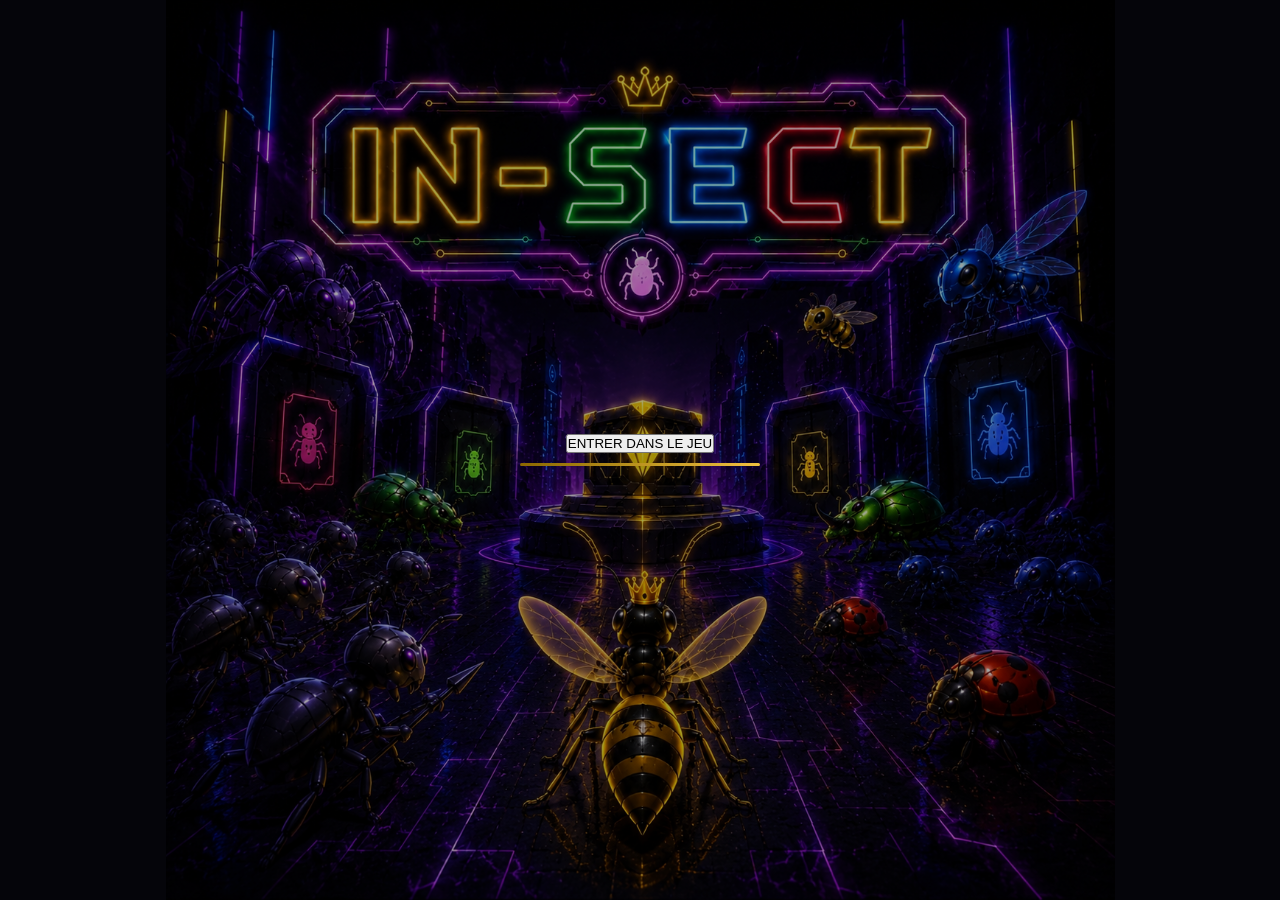
==== commit 52339292: "Add files via upload" ====
--- a/index.html
+++ b/index.html
@@ -32,10 +32,12 @@
 <div id="s-splash" class="screen">
   <!-- Image de fond plein écran -->
   <div class="splash-bg"></div>
-  <!-- Barre de chargement en bas -->
+  <!-- Bouton entrer + barre de chargement en bas -->
   <div class="splash-bottom">
-    <div class="splash-bar"><div class="splash-bar-fill"></div></div>
-    <div class="splash-sub">L'Échiquier des Colonies</div>
+    <button class="splash-enter-btn" id="splash-enter-btn" onclick="splashEnter()">
+      ENTRER DANS LE JEU
+    </button>
+    <div class="splash-bar"><div class="splash-bar-fill" id="splash-bar-fill"></div></div>
   </div>
 </div>
 
@@ -50,7 +52,7 @@
       <div class="menu-logo">IN-SECT</div>
       <div class="menu-sub">L'Échiquier des Colonies</div>
     </div>
-    <button class="menu-sound" id="snd-btn" onclick="toggleMute()">🔊</button>
+    <button class="menu-sound" id="snd-btn" onclick="openSoundModal()">🔊</button>
   </div>
 
   <!--
@@ -144,26 +146,27 @@
     <div class="topbar-btns">
       <div class="tdot" id="tdot"></div>
       <button class="btn-mini" onclick="showModal('rules')">📜</button>
-    </div>
-  </div>
-
-  <!-- Plateau de jeu -->
+      <button class="btn-mini" id="snd-btn-game" onclick="openSoundModal()">🔊</button>
+    </div>
+  </div>
+
+  <!-- Image insecte sélectionné + nom + description — compact, hauteur fixe -->
+  <div class="piece-showcase" id="piece-showcase">
+    <img src="" alt="" class="piece-showcase-img" id="piece-showcase-img">
+    <div style="flex:1;min-width:0;display:flex;flex-direction:column;gap:3px;">
+      <div class="piece-showcase-name" id="piece-showcase-name"></div>
+      <div class="piece-showcase-desc" id="piece-showcase-desc"></div>
+    </div>
+  </div>
+
+  <!-- Plateau de jeu + message de phase juste au-dessus -->
   <div class="bwrap">
     <div class="phase-msg" id="phase-msg"></div>
     <div class="bframe" id="bframe"><div id="board"></div></div>
   </div>
 
-  <!-- Barre d'info pièce sélectionnée -->
-  <div class="pi" id="pi">
-    <div class="pii">🐝</div>
-    <div style="flex:1;min-width:0;">
-      <div class="pin">Touchez une pièce</div>
-      <div class="pid">⚔️ <b>Tueurs</b> : Reine, Araignée, Mouche, Fourmis · 🔄 <b>Déplaceurs</b> : Coccinelle (vivant), Scarabée (dépouille 💀)</div>
-    </div>
-  </div>
-
-  <!-- Cartes des joueurs -->
-  <div class="pp" id="pp"></div>
+  <!-- Cartes des joueurs — masquées -->
+  <div class="pp" id="pp" style="display:none"></div>
 </div>
 
 <!-- ════════════════════════════════════
@@ -202,12 +205,12 @@
       <div class="rule-section">
         <div class="rule-stitle">Les Pièces &amp; leurs déplacements</div>
         <p class="rule-text">Toutes les pièces se déplacent <b>comme une Dame aux échecs</b> (orthogonal + diagonal, distance libre), <b>sauf les Fourmis Soldates</b>, limitées à <b>2 cases maximum</b>.</p>
-        <div class="rpiece"><span class="rpsym">🐝</span><div><b>Reine Guêpe — Pièce Maîtresse</b> — Tue une pièce adverse en se déplaçant sur sa case. La dépouille est posée sur <b>n'importe quelle case vide</b> choisie par le joueur. Sa mort entraîne <b>l'effondrement immédiat</b> de toute la colonie.</div></div>
-        <div class="rpiece"><span class="rpsym">🕷️</span><div><b>Araignée Assassine</b> — Tue une pièce en se déplaçant sur elle. La dépouille est automatiquement <b>renvoyée sur la case de départ</b> de l'Araignée.</div></div>
-        <div class="rpiece"><span class="rpsym">🪰</span><div><b>Mouche Journaliste</b> — Se pose sur une case vide, puis toutes les <b>pièces ennemies adjacentes</b> (orthogonales ou diagonales) sont <b>tuées simultanément</b>.</div></div>
-        <div class="rpiece"><span class="rpsym">🪲</span><div><b>Scarabée Déplaceur de Dépouilles</b> — Déplace une dépouille 💀 vers <b>n'importe quelle case libre</b>. ⚠️ VITAL : sans lui, la Reine peut être prise au piège des dépouilles !</div></div>
-        <div class="rpiece"><span class="rpsym">🐞</span><div><b>Coccinelle Déplaceuse de Vivants</b> — Se pose sur une pièce ennemie vivante et la transporte vers <b>n'importe quelle case vide</b>. Elle <b>ne tue pas</b>, elle déplace uniquement.</div></div>
-        <div class="rpiece"><span class="rpsym">🐜</span><div><b>Fourmis Soldates</b> — Portée max <b>2 cases</b>. Attaquent en se déplaçant sur leur cible. <b>Interdiction</b> : ne peuvent pas attaquer une Reine située sur le Nid Sacré.</div></div>
+        <div class="rpiece"><span class="rpsym"><img src="reine_guepe_512.png" class="insect-icon" alt="Reine Guêpe"></span><div><b>Reine Guêpe — Pièce Maîtresse</b> — Tue une pièce adverse en se déplaçant sur sa case. La dépouille est posée sur <b>n'importe quelle case vide</b> choisie par le joueur. Sa mort entraîne <b>l'effondrement immédiat</b> de toute la colonie.</div></div>
+        <div class="rpiece"><span class="rpsym"><img src="araignee_512.png" class="insect-icon" alt="Araignée"></span><div><b>Araignée Assassine</b> — Tue une pièce en se déplaçant sur elle. La dépouille est automatiquement <b>renvoyée sur la case de départ</b> de l'Araignée.</div></div>
+        <div class="rpiece"><span class="rpsym"><img src="mouche_512.png" class="insect-icon" alt="Mouche"></span><div><b>Mouche Journaliste</b> — Se pose sur une case vide, puis toutes les <b>pièces ennemies adjacentes</b> (orthogonales ou diagonales) sont <b>tuées simultanément</b>.</div></div>
+        <div class="rpiece"><span class="rpsym"><img src="scarabee_512.png" class="insect-icon" alt="Scarabée"></span><div><b>Scarabée Déplaceur de Dépouilles</b> — Déplace une dépouille 💀 vers <b>n'importe quelle case libre</b>. ⚠️ VITAL : sans lui, la Reine peut être prise au piège des dépouilles !</div></div>
+        <div class="rpiece"><span class="rpsym"><img src="coccinelle_512.png" class="insect-icon" alt="Coccinelle"></span><div><b>Coccinelle Déplaceuse de Vivants</b> — Se pose sur une pièce ennemie vivante et la transporte vers <b>n'importe quelle case vide</b>. Elle <b>ne tue pas</b>, elle déplace uniquement.</div></div>
+        <div class="rpiece"><span class="rpsym"><img src="fourmi_512.png" class="insect-icon" alt="Fourmi"></span><div><b>Fourmis Soldates</b> — Portée max <b>2 cases</b>. Attaquent en se déplaçant sur leur cible. <b>Interdiction</b> : ne peuvent pas attaquer une Reine située sur le Nid Sacré.</div></div>
       </div>
       <div class="rule-section">
         <div class="rule-stitle">Les Dépouilles 💀</div>
@@ -221,6 +224,7 @@
         <div class="rule-stitle">Victoire</div>
         <p class="rule-text"><b>Assassinat</b> → Tuer la Reine ennemie : sa colonie s'effondre et toutes ses pièces vivantes sont <b>converties à votre couleur</b>.<br><br><b>Encerclement</b> → La Reine ennemie est piégée par les dépouilles (total ou contre un bord) <b>et</b> sa colonie n'a plus de Scarabée vivant → Victoire ! S'il reste un Scarabée, elle n'est <b>pas</b> piégée.</p>
       </div>
+      <div class="rule-copyright">© 2026 Ludovic Dulac — IN-SECT, L'Échiquier des Colonies. Tous droits réservés.</div>
     </div>
   </div>
 </div>
@@ -233,19 +237,18 @@
 <div class="modal-overlay hidden" id="modal-freemium">
   <div class="modal-box">
 
-    <!-- En-tête — pas de bouton fermer (popup bloquante) -->
+    <!-- En-tête — question à la place du titre -->
     <div class="modal-header">
-      <div class="modal-title">🔒 ACCÈS & DÉBLOCAGE</div>
+      <div class="modal-title">Vos 20 parties gratuites sont écoulées ?</div>
       <button class="modal-close" id="freemium-close" onclick="hideModal('freemium')">✕</button>
     </div>
 
     <div class="modal-body">
 
-      <!-- Icône + titre + sous-titre -->
-      <div class="freemium-icon">🐝</div>
+      <!-- Icône + sous-titre -->
+      <div class="freemium-icon"><img src="reine_guepe_512.png" class="insect-icon insect-icon--lg" alt="Reine Guêpe"></div>
       <div class="freemium-title">Débloquez l'accès illimité</div>
       <div class="freemium-sub">
-        Vos 20 parties gratuites sont écoulées.<br>
         Choisissez une méthode pour continuer à jouer.
       </div>
 
@@ -285,7 +288,7 @@
           Au retour depuis Stripe avec ?premium=true → accès premium sauvegardé.
         -->
         <button class="btn-premium" onclick="goPremium()">
-          ⭐ Version Premium — 2,90 €
+          💳 Paiement unique — 2,90 €
         </button>
 
       </div>
@@ -299,7 +302,38 @@
   </div>
 </div>
 
-<!-- Script principal -->
+<!-- ════════════════════════════════════
+     MODAL SON — Musique & Bruitages
+════════════════════════════════════ -->
+<div class="modal-overlay hidden" id="modal-sound">
+  <div class="modal-box modal-box--small">
+    <div class="modal-header">
+      <div class="modal-title">🔊 SON</div>
+      <button class="modal-close" onclick="hideModal('sound')">✕</button>
+    </div>
+    <div class="modal-body sound-modal-body">
+      <label class="sound-toggle-row" onclick="toggleMusic()">
+        <div class="sound-toggle-info">
+          <span class="sound-toggle-icon">🎵</span>
+          <span class="sound-toggle-label">Musique</span>
+        </div>
+        <div class="sound-toggle-track" id="sound-track-music">
+          <div class="sound-toggle-thumb"></div>
+        </div>
+      </label>
+      <label class="sound-toggle-row" onclick="toggleSFX()">
+        <div class="sound-toggle-info">
+          <span class="sound-toggle-icon">💥</span>
+          <span class="sound-toggle-label">Bruitages</span>
+        </div>
+        <div class="sound-toggle-track" id="sound-track-sfx">
+          <div class="sound-toggle-thumb"></div>
+        </div>
+      </label>
+    </div>
+  </div>
+</div>
+
 <script src="script.js"></script>
 
 <!-- ════════════════════════════════════
--- a/style.css
+++ b/style.css
@@ -229,3 +229,45 @@
 .cap-flash{position:fixed;inset:0;pointer-events:none;z-index:150;animation:cfAdh .3s ease-out;}
 @keyframes cfAdh{0%{opacity:1;}100%{opacity:0;}}
 ::-webkit-scrollbar{width:3px;}::-webkit-scrollbar-thumb{background:var(--gold-d);border-radius:3px;}
+
+/* ── Icônes insectes PNG ── */
+
+/* Dans les modals (règles, rpsym) */
+.insect-icon {
+  display: inline-block;
+  width: 1.4em;
+  height: 1.4em;
+  object-fit: contain;
+  vertical-align: middle;
+  image-rendering: auto;
+}
+.insect-icon--lg,
+.freemium-icon .insect-icon {
+  width: 3rem;
+  height: 3rem;
+}
+.rpsym .insect-icon {
+  width: 1.6rem;
+  height: 1.6rem;
+}
+/* Panneau info pièce sélectionnée */
+.insect-icon--pii {
+  width: 2rem;
+  height: 2rem;
+  object-fit: contain;
+  vertical-align: middle;
+}
+
+/* Mini pièces dans les cartes joueur (.ppi / .ppid) */
+.ppi-img {
+  display: inline-block;
+  width: 1.15rem;
+  height: 1.15rem;
+  object-fit: contain;
+  vertical-align: middle;
+  filter: drop-shadow(0 0 2px rgba(0,0,0,.6));
+}
+.ppi-img--dead {
+  opacity: 0.22;
+  filter: grayscale(1) brightness(.7);
+}
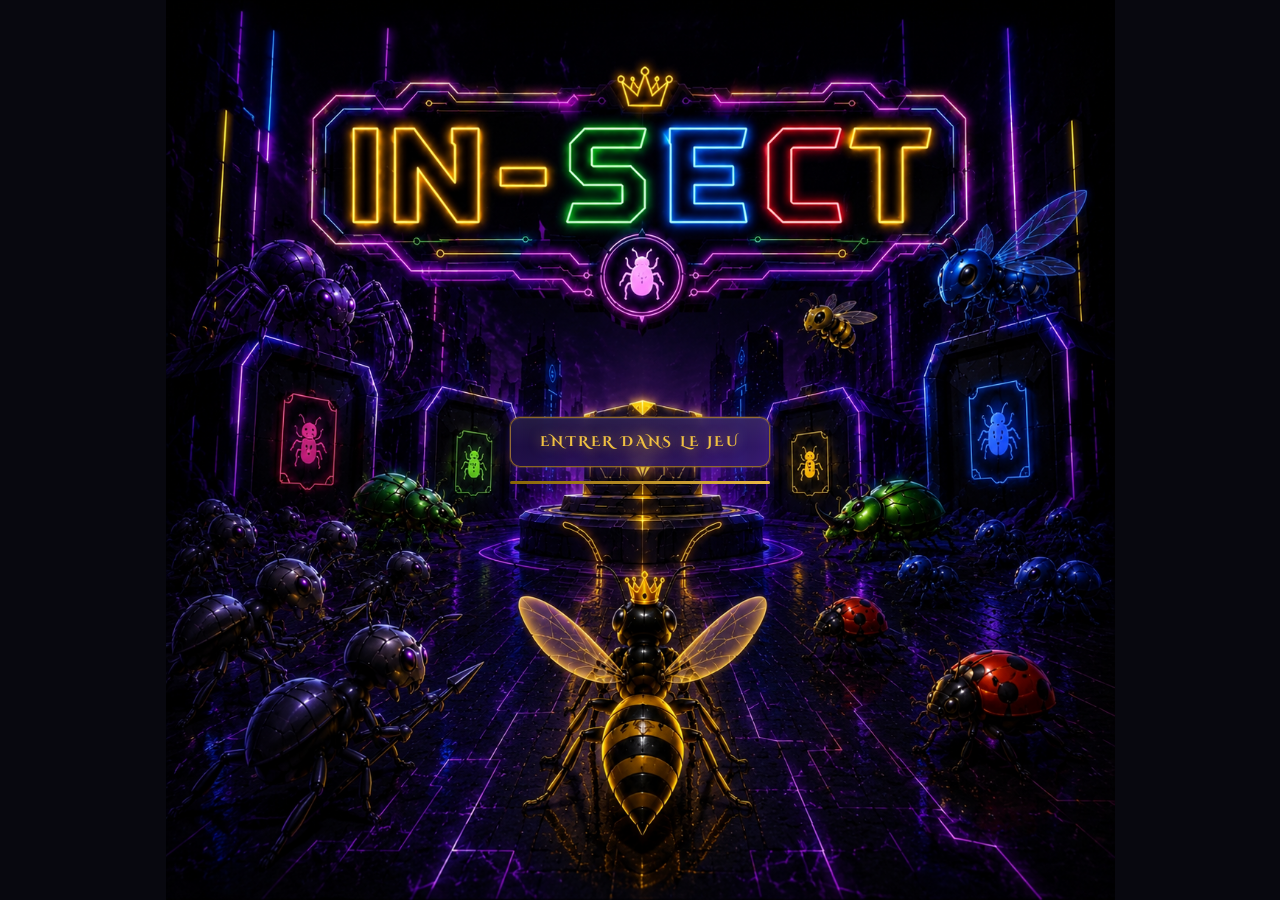
==== commit 9af71b85: "Rename indextag.html to index.html" ====
--- a/index.html
+++ b/index.html
@@ -2,14 +2,7 @@
 <html lang="fr">
 <head>
   <!-- Google tag (gtag.js) -->
-<script async src="https://www.googletagmanager.com/gtag/js?id=G-F46XL49C3C"></script>
-<script>
-  window.dataLayer = window.dataLayer || [];
-  function gtag(){dataLayer.push(arguments);}
-  gtag('js', new Date());
-
-  gtag('config', 'G-F46XL49C3C');
-</script>
+
   <meta charset="UTF-8">
   <meta name="viewport" content="width=device-width,initial-scale=1.0,viewport-fit=cover">
   <meta name="apple-mobile-web-app-capable" content="yes">
--- a/style.css
+++ b/style.css
@@ -28,16 +28,57 @@
 
 /* ── Splash ── */
 #s-splash{justify-content:center;background:var(--bg);z-index:200;}
-/* Image de fond plein écran sur le splash */
+/* Image de fond plein écran sur le splash — sans filtre sombre */
 .splash-bg{position:absolute;inset:0;background:url('images_insecte.png') center center/contain no-repeat;z-index:0;}
-/* Assombrir légèrement pour lisibilité */
-.splash-bg::after{content:'';position:absolute;inset:0;background:rgba(0,0,0,.35);}
-/* Barre de chargement ancrée en bas */
-.splash-bottom{position:absolute;bottom:calc(var(--safe-bot)+40px);left:50%;transform:translateX(-50%);display:flex;flex-direction:column;align-items:center;gap:10px;z-index:1;width:240px;}
+/* Barre de chargement + bouton ancrés en bas */
+.splash-bottom{position:absolute;bottom:calc(var(--safe-bot)+32px);left:50%;transform:translateX(-50%);display:flex;flex-direction:column;align-items:center;gap:14px;z-index:1;width:260px;}
 .splash-sub{font-size:.75rem;letter-spacing:.3em;color:rgba(255,255,255,.7);text-transform:uppercase;text-align:center;text-shadow:0 1px 6px rgba(0,0,0,.9);}
 .splash-bar{width:100%;height:3px;background:rgba(255,255,255,.15);border-radius:3px;overflow:hidden;}
 .splash-bar-fill{height:100%;width:0;background:linear-gradient(90deg,var(--gold-d),var(--gold-l));animation:loadbar 2.2s ease-out .2s forwards;}
 @keyframes loadbar{to{width:100%;}}
+
+/* ── Bouton Entrer (splash) ── */
+.splash-enter-btn{
+  width:100%;
+  height:50px;
+  border:1.5px solid rgba(212,160,23,.6);
+  border-radius:var(--r);
+  background:linear-gradient(160deg,rgba(20,10,50,.92),rgba(60,30,120,.88));
+  font-family:'Cinzel Decorative',serif;
+  font-size:.85rem;
+  font-weight:700;
+  color:var(--gold-l);
+  letter-spacing:.18em;
+  cursor:pointer;
+  position:relative;
+  overflow:hidden;
+  box-shadow:0 0 0 1px rgba(212,160,23,.2), 0 4px 20px rgba(100,50,200,.35), inset 0 1px 0 rgba(255,255,255,.08);
+  backdrop-filter:blur(4px);
+  transition:transform .15s, box-shadow .15s;
+  text-shadow:0 0 12px rgba(240,192,48,.6);
+}
+.splash-enter-btn::before{
+  content:'';
+  position:absolute;
+  inset:0;
+  border-radius:inherit;
+  background:linear-gradient(180deg,rgba(255,255,255,.07) 0%,transparent 60%);
+  pointer-events:none;
+}
+.splash-enter-btn::after{
+  content:'';
+  position:absolute;
+  top:0;left:-120%;
+  width:60%;height:100%;
+  background:linear-gradient(90deg,transparent,rgba(240,192,48,.18),transparent);
+  animation:splashShimmer 3s ease-in-out 2.4s infinite;
+}
+@keyframes splashShimmer{0%{left:-120%;}60%{left:140%;}100%{left:140%;}}
+@keyframes splashBtnPulse{
+  0%,100%{box-shadow:0 0 0 1px rgba(212,160,23,.2),0 4px 20px rgba(100,50,200,.35),inset 0 1px 0 rgba(255,255,255,.08);}
+  50%{box-shadow:0 0 0 1px rgba(212,160,23,.5),0 4px 28px rgba(100,50,200,.55),0 0 18px rgba(212,160,23,.25),inset 0 1px 0 rgba(255,255,255,.08);}
+}
+.splash-enter-btn:active{transform:scale(.96);}
 
 /* ── Menu ── */
 #s-menu{padding:calc(var(--safe-top)+10px) 14px calc(var(--safe-bot)+8px);gap:0;justify-content:space-between;}
@@ -48,15 +89,14 @@
 /* ── Barre de statut freemium (sous le logo) ── */
 .menu-status-bar{width:100%;max-width:400px;display:flex;align-items:center;justify-content:space-between;background:rgba(16,12,32,.9);border:1px solid var(--border);border-radius:var(--r);padding:7px 12px;margin-bottom:4px;gap:8px;}
 .status-left{display:flex;flex-direction:column;gap:3px;}
-/* Compteur de parties restantes */
 .status-counter{font-size:.78rem;font-weight:800;color:var(--gold-l);letter-spacing:.04em;}
-.status-counter.danger{color:#FF3050;}  /* rouge quand <= 3 parties */
+.status-counter.danger{color:#FF3050;}
 .status-shares{font-size:.6rem;color:var(--text-muted);}
-/* Badge de statut : Gratuit / Freemium / Premium */
 .status-badge{display:inline-flex;align-items:center;gap:4px;font-size:.6rem;font-weight:700;letter-spacing:.12em;text-transform:uppercase;padding:2px 8px;border-radius:20px;}
 .status-badge.free    {background:rgba(128,80,255,.18);color:#A070FF;border:1px solid rgba(128,80,255,.3);}
 .status-badge.freemium{background:rgba(48,208,96,.15);color:#30D060;border:1px solid rgba(48,208,96,.3);}
 .status-badge.premium {background:rgba(212,160,23,.18);color:var(--gold-l);border:1px solid rgba(212,160,23,.3);}
+.status-badge.unlocked{background:rgba(212,160,23,.18);color:var(--gold-l);border:1px solid rgba(212,160,23,.3);}
 
 .menu-sound{background:transparent;border:1px solid var(--border);border-radius:8px;width:36px;height:36px;cursor:pointer;font-size:1.1rem;display:flex;align-items:center;justify-content:center;color:var(--text-dim);transition:all .2s;}
 .menu-sound:active{border-color:var(--gold);color:var(--gold);}
@@ -101,6 +141,7 @@
 @keyframes shimmer{0%,100%{left:-120%;}55%{left:140%;}}
 @keyframes playPulse{0%,100%{box-shadow:0 0 0 1px rgba(160,96,255,.25),0 4px 24px rgba(128,64,255,.3);}50%{box-shadow:0 0 0 1px rgba(160,96,255,.4),0 4px 32px rgba(128,64,255,.5);}}
 .btn-play:active{transform:scale(.97);animation:none;}
+
 /* État désactivé quand le compteur atteint 0 */
 .btn-play:disabled,.btn-play.locked{background:linear-gradient(160deg,#1A1A2A,#2A2040);color:var(--text-muted);cursor:not-allowed;animation:none;box-shadow:none;opacity:.7;}
 .btn-play:disabled::after,.btn-play.locked::after{display:none;}
@@ -110,7 +151,17 @@
 .bnav:active{border-color:#8050FF;color:#B080FF;background:rgba(80,40,160,.2);}
 
 /* ── Game screen ── */
-#s-game{display:grid;grid-template-rows:52px 1fr auto;padding:calc(var(--safe-top)+2px) 4px calc(var(--safe-bot)+4px);gap:4px;height:100%;align-items:center;overflow:visible;}
+/* justify-items:center garantit le centrage horizontal sur PC */
+#s-game{
+  display:grid;
+  grid-template-rows:52px auto 1fr;
+  justify-items:center;
+  padding:calc(var(--safe-top)+2px) 4px calc(var(--safe-bot)+4px);
+  gap:4px;
+  height:100%;
+  overflow:hidden;
+}
+
 .tban{width:100%;max-width:480px;background:linear-gradient(135deg,var(--card),var(--bg2));border-radius:var(--r);display:flex;align-items:center;gap:0;border:1px solid rgba(128,80,255,.2);transition:border-color .3s,box-shadow .3s;height:52px;flex-shrink:0;overflow:hidden;}
 .btn-back-game{background:rgba(255,60,60,.28);border:none;border-right:2px solid rgba(255,80,80,.5);border-radius:var(--r) 0 0 var(--r);width:68px;height:100%;flex-shrink:0;color:#FF8080;font-size:2rem;cursor:pointer;display:flex;align-items:center;justify-content:center;transition:all .18s;line-height:1;padding:0;text-shadow:0 0 10px rgba(255,80,80,.7);box-shadow:inset -2px 0 12px rgba(255,40,40,.15);}
 .btn-back-game:active{background:rgba(255,48,80,.55);transform:scale(.94);color:#fff;}
@@ -120,7 +171,98 @@
 .topbar-btns{display:flex;align-items:center;gap:6px;padding-right:8px;}
 .btn-mini{background:rgba(0,0,0,.4);border:1.5px solid rgba(128,80,255,.25);border-radius:7px;padding:4px 8px;color:var(--gold);font-family:'Exo 2',sans-serif;font-size:.72rem;cursor:pointer;letter-spacing:.05em;min-height:30px;min-width:32px;transition:all .15s;}
 .btn-mini:active{border-color:var(--gold);background:rgba(212,160,23,.15);transform:scale(.93);}
-.bwrap{width:100%;max-width:480px;display:flex;justify-content:center;align-items:center;position:relative;}
+
+/* ── Piece showcase — compact, juste au-dessus de l'échiquier ── */
+.piece-showcase{
+  width:100%;
+  max-width:480px;
+  display:flex;
+  align-items:center;
+  gap:10px;
+  padding:5px 10px;
+  background:linear-gradient(135deg,var(--card),var(--bg2));
+  border:1px solid rgba(128,80,255,.2);
+  border-radius:var(--r);
+  /* Hauteur fixe : ne grossit jamais */
+  height:72px;
+  flex-shrink:0;
+  overflow:hidden;
+  /* invisible par défaut, visible quand .active */
+  opacity:0;
+  pointer-events:none;
+  transition:opacity .2s, border-color .3s, box-shadow .3s;
+}
+.piece-showcase.active{
+  opacity:1;
+  pointer-events:auto;
+}
+.piece-showcase-img{
+  width:48px;
+  height:48px;
+  object-fit:contain;
+  flex-shrink:0;
+  filter:drop-shadow(0 0 6px rgba(0,0,0,.7));
+}
+.piece-showcase-name{
+  font-size:.78rem;
+  font-weight:900;
+  letter-spacing:.04em;
+  line-height:1.2;
+  white-space:nowrap;
+  overflow:hidden;
+  text-overflow:ellipsis;
+  flex-shrink:0;
+  max-width:140px;
+}
+.piece-showcase-desc{
+  font-size:.67rem;
+  color:var(--text-dim);
+  line-height:1.4;
+  /* 2 lignes max, puis ellipsis */
+  display:-webkit-box;
+  -webkit-line-clamp:3;
+  -webkit-box-orient:vertical;
+  overflow:hidden;
+  flex:1;
+  min-width:0;
+}
+
+/* ── Message de phase — dans le flux, sous le showcase ── */
+.phase-msg{
+  /* retiré du position:fixed, maintenant dans la grille via la bwrap */
+  display:inline-block;
+  background:rgba(8,8,20,.96);
+  border:1px solid var(--gold-d);
+  border-radius:7px;
+  padding:4px 14px;
+  font-size:.75rem;
+  color:var(--gold-l);
+  font-style:italic;
+  white-space:nowrap;
+  pointer-events:none;
+  transition:opacity .2s;
+  opacity:0;
+  margin:0 auto 2px;
+  max-width:100%;
+  text-align:center;
+}
+.phase-msg.visible{opacity:1;}
+
+/* ── Board wrap — prend tout l'espace restant et centre l'échiquier ── */
+.bwrap{
+  width:100%;
+  max-width:480px;
+  /* prend tout l'espace vertical disponible */
+  flex:1;
+  min-height:0;
+  display:flex;
+  flex-direction:column;
+  justify-content:flex-start;
+  align-items:center;
+  gap:4px;
+  position:relative;
+  overflow:visible;
+}
 .bframe{border:1.5px solid rgba(128,80,255,.3);border-radius:8px;box-shadow:0 0 0 1px rgba(0,0,0,.95),0 0 30px rgba(128,80,255,.12);overflow:hidden;position:relative;}
 .bframe.shake{animation:boardShake .38s cubic-bezier(.36,.07,.19,.97);}
 @keyframes boardShake{0%,100%{transform:none;}20%{transform:translate(-5px) rotate(-.4deg);}40%{transform:translate(5px) rotate(.4deg);}60%{transform:translate(-3px);}80%{transform:translate(3px);}}
@@ -145,37 +287,100 @@
 .piece.moving{transition:left var(--anim,.38s) cubic-bezier(.4,0,.2,1),top var(--anim,.38s) cubic-bezier(.4,0,.2,1);}
 .piece.flash-kill{animation:flashKill .45s ease-out forwards;}
 @keyframes flashKill{0%{filter:brightness(4) saturate(0) invert(1);transform:scale(1.4);}30%{filter:brightness(2) saturate(0) invert(1);transform:scale(1.2);}100%{filter:brightness(1) saturate(0);transform:scale(1);}}
-.pi{width:100%;max-width:480px;background:linear-gradient(135deg,var(--card),var(--bg2));border:1px solid rgba(128,80,255,.18);border-radius:var(--r);padding:8px 12px;display:flex;align-items:center;gap:10px;flex-shrink:0;min-height:52px;transition:border-color .3s,box-shadow .3s;}
+
+/* ── Barre d'info bas — masquée (plus rien sous l'échiquier) ── */
+.pi{display:none;}
+.pi-img-wrap{flex-shrink:0;width:64px;height:64px;display:flex;align-items:center;justify-content:center;}
+.pi-insect-big{width:64px;height:64px;object-fit:contain;filter:drop-shadow(0 0 6px rgba(0,0,0,.7));}
+.pi-info{flex:1;min-width:0;}
 .pii{font-size:1.6rem;line-height:1;flex-shrink:0;}
-.pin{font-size:.85rem;font-weight:800;letter-spacing:.05em;line-height:1;}
-.pid{font-size:.68rem;color:var(--text-dim);line-height:1.45;margin-top:2px;font-style:italic;}
-.pp{width:100%;max-width:480px;display:flex;gap:5px;overflow-x:auto;flex-shrink:0;}
-.pcard{flex:1;min-width:0;background:rgba(16,12,32,.9);border:1.5px solid var(--border);border-radius:var(--r);padding:6px 8px;transition:border-color .3s,box-shadow .3s;--pc:#888;--pg:rgba(136,136,136,.3);}
-.pcard.ap{border-color:var(--pc)!important;box-shadow:0 0 12px var(--pg);}
-.pcard.elim{opacity:.25;filter:grayscale(1);}
-.pch{display:flex;align-items:center;gap:5px;margin-bottom:4px;}
-.pdot{width:8px;height:8px;border-radius:50%;background:var(--pc);box-shadow:0 0 5px var(--pg);flex-shrink:0;}
-.pname{font-size:.65rem;font-weight:800;letter-spacing:.1em;color:var(--pc);white-space:nowrap;}
-.ptag{font-size:.55rem;color:var(--text-muted);margin-left:auto;white-space:nowrap;}
-.ppieces{display:flex;flex-wrap:wrap;gap:2px;}
-.ppi{font-size:.85rem;line-height:1;opacity:.9;}.ppid{font-size:.85rem;line-height:1;opacity:.2;filter:grayscale(1);}
-.phase-msg{position:fixed;left:50%;transform:translateX(-50%);background:rgba(8,8,20,.96);border:1px solid var(--gold-d);border-radius:7px;padding:5px 14px;font-size:.78rem;color:var(--gold-l);font-style:italic;white-space:nowrap;pointer-events:none;z-index:50;transition:opacity .2s;opacity:0;}
-.phase-msg.visible{opacity:1;}
-
-/* ── End screen ── */
-#s-end{justify-content:center;gap:16px;padding:30px 20px;}
-.ecrown{font-size:4rem;animation:crownPulse 1.5s ease-in-out infinite;}
-@keyframes crownPulse{0%,100%{transform:scale(1);}50%{transform:scale(1.08);}}
-.etitle{font-family:'Cinzel Decorative',serif;font-size:2.2rem;font-weight:900;letter-spacing:.06em;text-align:center;}
-.esub{font-size:.85rem;color:var(--text-dim);text-align:center;font-style:italic;max-width:320px;}
-.ewinner{font-size:.9rem;font-weight:700;text-align:center;letter-spacing:.04em;}
-.end-stats{width:100%;max-width:320px;background:var(--card);border:1px solid var(--border);border-radius:var(--r);padding:14px 18px;display:flex;flex-direction:column;gap:8px;}
-.end-stat-row{display:flex;justify-content:space-between;font-size:.8rem;color:var(--text-dim);}
-.end-stat-row b{color:var(--gold-l);}
-.btn-primary{width:100%;max-width:320px;height:50px;border:none;border-radius:var(--r);background:linear-gradient(160deg,#4020A0,#9050FF 40%,#3010A0);font-family:'Cinzel Decorative',serif;font-size:.9rem;color:#F0E8FF;letter-spacing:.12em;cursor:pointer;box-shadow:0 4px 20px rgba(128,64,255,.35);transition:transform .15s;}
-.btn-primary:active{transform:scale(.97);}
-.btn-secondary{width:100%;max-width:320px;height:44px;border-radius:var(--r);border:1.5px solid var(--border);background:transparent;font-family:'Exo 2',sans-serif;font-size:.82rem;font-weight:700;color:var(--text-dim);letter-spacing:.08em;cursor:pointer;transition:all .2s;}
-.btn-secondary:active{border-color:#8050FF;color:#B080FF;}
+.pin{font-size:.92rem;font-weight:900;letter-spacing:.05em;line-height:1;}
+.pid{font-size:.68rem;color:var(--text-dim);line-height:1.45;margin-top:3px;font-style:italic;}
+.pp{display:none;}
+
+/* ── Modal son — cases à cocher ── */
+.sound-modal-body{display:flex;flex-direction:column;gap:16px;padding:4px 0;}
+.sound-toggle-row{
+  display:flex;
+  align-items:center;
+  justify-content:space-between;
+  cursor:pointer;
+  padding:10px 14px;
+  border-radius:var(--r);
+  background:rgba(255,255,255,.03);
+  border:1px solid var(--border);
+  transition:background .15s, border-color .15s;
+  gap:12px;
+}
+.sound-toggle-row:active{background:rgba(128,80,255,.08);border-color:rgba(128,80,255,.3);}
+.sound-toggle-info{display:flex;align-items:center;gap:10px;}
+.sound-toggle-icon{font-size:1.3rem;line-height:1;}
+.sound-toggle-label{font-size:.88rem;font-weight:700;color:var(--text);letter-spacing:.04em;}
+
+/* Case à cocher personnalisée */
+.sound-toggle-track{
+  width:20px;
+  height:20px;
+  border-radius:5px;
+  border:2px solid var(--border);
+  background:rgba(255,255,255,.04);
+  flex-shrink:0;
+  position:relative;
+  transition:border-color .2s, background .2s, box-shadow .2s;
+}
+.sound-toggle-track.on{
+  background:rgba(128,80,255,.3);
+  border-color:#8050FF;
+  box-shadow:0 0 8px rgba(128,80,255,.35);
+}
+/* Coche ✓ quand activé */
+.sound-toggle-track.on::after{
+  content:'';
+  position:absolute;
+  left:4px;top:2px;
+  width:8px;height:12px;
+  border-right:2.5px solid #C090FF;
+  border-bottom:2.5px solid #C090FF;
+  transform:rotate(40deg);
+}
+/* Supprimer l'ancien thumb */
+.sound-toggle-thumb{display:none;}
+
+/* ── Toasts ── */
+.toast{position:fixed;bottom:calc(var(--safe-bot)+80px);left:50%;transform:translateX(-50%);background:rgba(16,12,32,.96);border:1px solid rgba(128,80,255,.4);border-radius:10px;padding:8px 18px;font-size:.8rem;font-weight:700;color:var(--text);white-space:nowrap;z-index:300;animation:toastIn .25s ease-out;}
+@keyframes toastIn{from{opacity:0;transform:translate(-50%,8px);}to{opacity:1;transform:translate(-50%,0);}}
+.cap-flash{position:fixed;inset:0;pointer-events:none;z-index:150;animation:cfAdh .3s ease-out;}
+@keyframes cfAdh{0%{opacity:1;}100%{opacity:0;}}
+::-webkit-scrollbar{width:3px;}::-webkit-scrollbar-thumb{background:var(--gold-d);border-radius:3px;}
+
+/* ── Icônes insectes PNG ── */
+.insect-icon{display:inline-block;width:1.4em;height:1.4em;object-fit:contain;vertical-align:middle;image-rendering:auto;}
+.insect-icon--lg,.freemium-icon .insect-icon{width:3rem;height:3rem;}
+.rpsym .insect-icon{width:1.6rem;height:1.6rem;}
+.insect-icon--pii{width:2rem;height:2rem;object-fit:contain;vertical-align:middle;}
+.ppi-img{display:inline-block;width:1.4rem;height:1.4rem;object-fit:contain;vertical-align:middle;filter:drop-shadow(0 0 2px rgba(0,0,0,.6));}
+.ppi-img--dead{opacity:.22;filter:grayscale(1) brightness(.7);}
+
+/* ══════════════════════════════════════
+   POPUP FREEMIUM
+══════════════════════════════════════ */
+#modal-freemium .modal-box{border-color:rgba(212,160,23,.5);}
+.freemium-icon{font-size:3rem;text-align:center;padding:8px 0 4px;}
+.freemium-title{font-family:'Cinzel Decorative',serif;font-size:1.1rem;font-weight:900;color:var(--gold-l);text-align:center;letter-spacing:.05em;line-height:1.3;}
+.freemium-sub{font-size:.82rem;color:var(--text-dim);text-align:center;line-height:1.6;padding:0 4px;}
+.freemium-actions{display:flex;flex-direction:column;gap:10px;padding:4px 0;}
+.btn-share{width:100%;height:54px;border:none;border-radius:var(--r);background:linear-gradient(160deg,#0A3A0A,#18A830 40%,#0A6A18);font-family:'Exo 2',sans-serif;font-size:.92rem;font-weight:900;color:#E0FFE8;letter-spacing:.08em;cursor:pointer;box-shadow:0 4px 20px rgba(30,160,60,.35);display:flex;align-items:center;justify-content:center;gap:8px;transition:transform .15s;}
+.btn-share:active{transform:scale(.97);}
+.share-badge{background:rgba(255,255,255,.15);border-radius:20px;padding:2px 8px;font-size:.72rem;font-weight:700;}
+.btn-premium{width:100%;height:54px;border:none;border-radius:var(--r);background:linear-gradient(160deg,#3A2A00,#C08010 40%,#7A5000);font-family:'Exo 2',sans-serif;font-size:.92rem;font-weight:900;color:#FFF0C0;letter-spacing:.08em;cursor:pointer;box-shadow:0 4px 20px rgba(180,130,0,.3);display:flex;align-items:center;justify-content:center;gap:8px;transition:transform .15s;}
+.btn-premium:active{transform:scale(.97);}
+.freemium-or{display:flex;align-items:center;gap:10px;color:var(--text-muted);font-size:.72rem;letter-spacing:.12em;text-transform:uppercase;}
+.freemium-or::before,.freemium-or::after{content:'';flex:1;height:1px;background:var(--border);}
+.share-progress{background:rgba(48,208,96,.08);border:1px solid rgba(48,208,96,.2);border-radius:var(--r);padding:10px 14px;display:flex;align-items:center;justify-content:space-between;}
+.share-progress-label{font-size:.75rem;color:rgba(48,208,96,.8);}
+.share-progress-dots{display:flex;gap:6px;}
+.share-dot{width:14px;height:14px;border-radius:50%;border:2px solid rgba(48,208,96,.4);background:transparent;transition:all .3s;}
+.share-dot.done{background:#30D060;border-color:#30D060;box-shadow:0 0 8px rgba(48,208,96,.6);}
 
 /* ── Modals ── */
 .modal-overlay{position:fixed;inset:0;background:rgba(0,0,0,.85);z-index:400;display:flex;align-items:flex-end;justify-content:center;padding-bottom:var(--safe-bot);backdrop-filter:blur(6px);transition:opacity .3s;}
@@ -192,82 +397,19 @@
 .rule-text{font-size:.88rem;color:rgba(224,220,255,.75);line-height:1.7;}
 .rpiece{display:flex;gap:9px;align-items:flex-start;font-size:.86rem;color:rgba(224,220,255,.7);line-height:1.55;margin-bottom:5px;}
 .rpsym{font-size:1.25rem;flex-shrink:0;width:1.6rem;text-align:center;}
-
-/* ══════════════════════════════════════
-   POPUP FREEMIUM
-   Popup bloquante quand compteur = 0
-══════════════════════════════════════ */
-#modal-freemium .modal-box{border-color:rgba(212,160,23,.5);}
-.freemium-icon{font-size:3rem;text-align:center;padding:8px 0 4px;}
-.freemium-title{font-family:'Cinzel Decorative',serif;font-size:1.1rem;font-weight:900;color:var(--gold-l);text-align:center;letter-spacing:.05em;line-height:1.3;}
-.freemium-sub{font-size:.82rem;color:var(--text-dim);text-align:center;line-height:1.6;padding:0 4px;}
-.freemium-actions{display:flex;flex-direction:column;gap:10px;padding:4px 0;}
-
-/* Bouton partage — vert */
-.btn-share{width:100%;height:54px;border:none;border-radius:var(--r);background:linear-gradient(160deg,#0A3A0A,#18A830 40%,#0A6A18);font-family:'Exo 2',sans-serif;font-size:.92rem;font-weight:900;color:#E0FFE8;letter-spacing:.08em;cursor:pointer;box-shadow:0 4px 20px rgba(30,160,60,.35);display:flex;align-items:center;justify-content:center;gap:8px;transition:transform .15s;}
-.btn-share:active{transform:scale(.97);}
-.share-badge{background:rgba(255,255,255,.15);border-radius:20px;padding:2px 8px;font-size:.72rem;font-weight:700;}
-
-/* Bouton premium — or */
-.btn-premium{width:100%;height:54px;border:none;border-radius:var(--r);background:linear-gradient(160deg,#3A2A00,#C08010 40%,#7A5000);font-family:'Exo 2',sans-serif;font-size:.92rem;font-weight:900;color:#FFF0C0;letter-spacing:.08em;cursor:pointer;box-shadow:0 4px 20px rgba(180,130,0,.3);display:flex;align-items:center;justify-content:center;gap:8px;transition:transform .15s;}
-.btn-premium:active{transform:scale(.97);}
-
-/* Séparateur "ou" entre les deux boutons */
-.freemium-or{display:flex;align-items:center;gap:10px;color:var(--text-muted);font-size:.72rem;letter-spacing:.12em;text-transform:uppercase;}
-.freemium-or::before,.freemium-or::after{content:'';flex:1;height:1px;background:var(--border);}
-
-/* Progression des partages (2 pastilles) */
-.share-progress{background:rgba(48,208,96,.08);border:1px solid rgba(48,208,96,.2);border-radius:var(--r);padding:10px 14px;display:flex;align-items:center;justify-content:space-between;}
-.share-progress-label{font-size:.75rem;color:rgba(48,208,96,.8);}
-.share-progress-dots{display:flex;gap:6px;}
-.share-dot{width:14px;height:14px;border-radius:50%;border:2px solid rgba(48,208,96,.4);background:transparent;transition:all .3s;}
-.share-dot.done{background:#30D060;border-color:#30D060;box-shadow:0 0 8px rgba(48,208,96,.6);}
-
-/* ── Toasts ── */
-.toast{position:fixed;bottom:calc(var(--safe-bot)+80px);left:50%;transform:translateX(-50%);background:rgba(16,12,32,.96);border:1px solid rgba(128,80,255,.4);border-radius:10px;padding:8px 18px;font-size:.8rem;font-weight:700;color:var(--text);white-space:nowrap;z-index:300;animation:toastIn .25s ease-out;}
-@keyframes toastIn{from{opacity:0;transform:translate(-50%,8px);}to{opacity:1;transform:translate(-50%,0);}}
-.cap-flash{position:fixed;inset:0;pointer-events:none;z-index:150;animation:cfAdh .3s ease-out;}
-@keyframes cfAdh{0%{opacity:1;}100%{opacity:0;}}
-::-webkit-scrollbar{width:3px;}::-webkit-scrollbar-thumb{background:var(--gold-d);border-radius:3px;}
-
-/* ── Icônes insectes PNG ── */
-
-/* Dans les modals (règles, rpsym) */
-.insect-icon {
-  display: inline-block;
-  width: 1.4em;
-  height: 1.4em;
-  object-fit: contain;
-  vertical-align: middle;
-  image-rendering: auto;
-}
-.insect-icon--lg,
-.freemium-icon .insect-icon {
-  width: 3rem;
-  height: 3rem;
-}
-.rpsym .insect-icon {
-  width: 1.6rem;
-  height: 1.6rem;
-}
-/* Panneau info pièce sélectionnée */
-.insect-icon--pii {
-  width: 2rem;
-  height: 2rem;
-  object-fit: contain;
-  vertical-align: middle;
-}
-
-/* Mini pièces dans les cartes joueur (.ppi / .ppid) */
-.ppi-img {
-  display: inline-block;
-  width: 1.15rem;
-  height: 1.15rem;
-  object-fit: contain;
-  vertical-align: middle;
-  filter: drop-shadow(0 0 2px rgba(0,0,0,.6));
-}
-.ppi-img--dead {
-  opacity: 0.22;
-  filter: grayscale(1) brightness(.7);
-}
+.rule-copyright{font-size:.6rem;color:var(--text-muted);text-align:center;padding-top:8px;}
+
+/* ── End screen ── */
+#s-end{justify-content:center;gap:16px;padding:30px 20px;}
+.ecrown{font-size:4rem;animation:crownPulse 1.5s ease-in-out infinite;}
+@keyframes crownPulse{0%,100%{transform:scale(1);}50%{transform:scale(1.08);}}
+.etitle{font-family:'Cinzel Decorative',serif;font-size:2.2rem;font-weight:900;letter-spacing:.06em;text-align:center;}
+.esub{font-size:.85rem;color:var(--text-dim);text-align:center;font-style:italic;max-width:320px;}
+.ewinner{font-size:.9rem;font-weight:700;text-align:center;letter-spacing:.04em;}
+.end-stats{width:100%;max-width:320px;background:var(--card);border:1px solid var(--border);border-radius:var(--r);padding:14px 18px;display:flex;flex-direction:column;gap:8px;}
+.end-stat-row{display:flex;justify-content:space-between;font-size:.8rem;color:var(--text-dim);}
+.end-stat-row b{color:var(--gold-l);}
+.btn-primary{width:100%;max-width:320px;height:50px;border:none;border-radius:var(--r);background:linear-gradient(160deg,#4020A0,#9050FF 40%,#3010A0);font-family:'Cinzel Decorative',serif;font-size:.9rem;color:#F0E8FF;letter-spacing:.12em;cursor:pointer;box-shadow:0 4px 20px rgba(128,64,255,.35);transition:transform .15s;}
+.btn-primary:active{transform:scale(.97);}
+.btn-secondary{width:100%;max-width:320px;height:44px;border-radius:var(--r);border:1.5px solid var(--border);background:transparent;font-family:'Exo 2',sans-serif;font-size:.82rem;font-weight:700;color:var(--text-dim);letter-spacing:.08em;cursor:pointer;transition:all .2s;}
+.btn-secondary:active{border-color:#8050FF;color:#B080FF;}
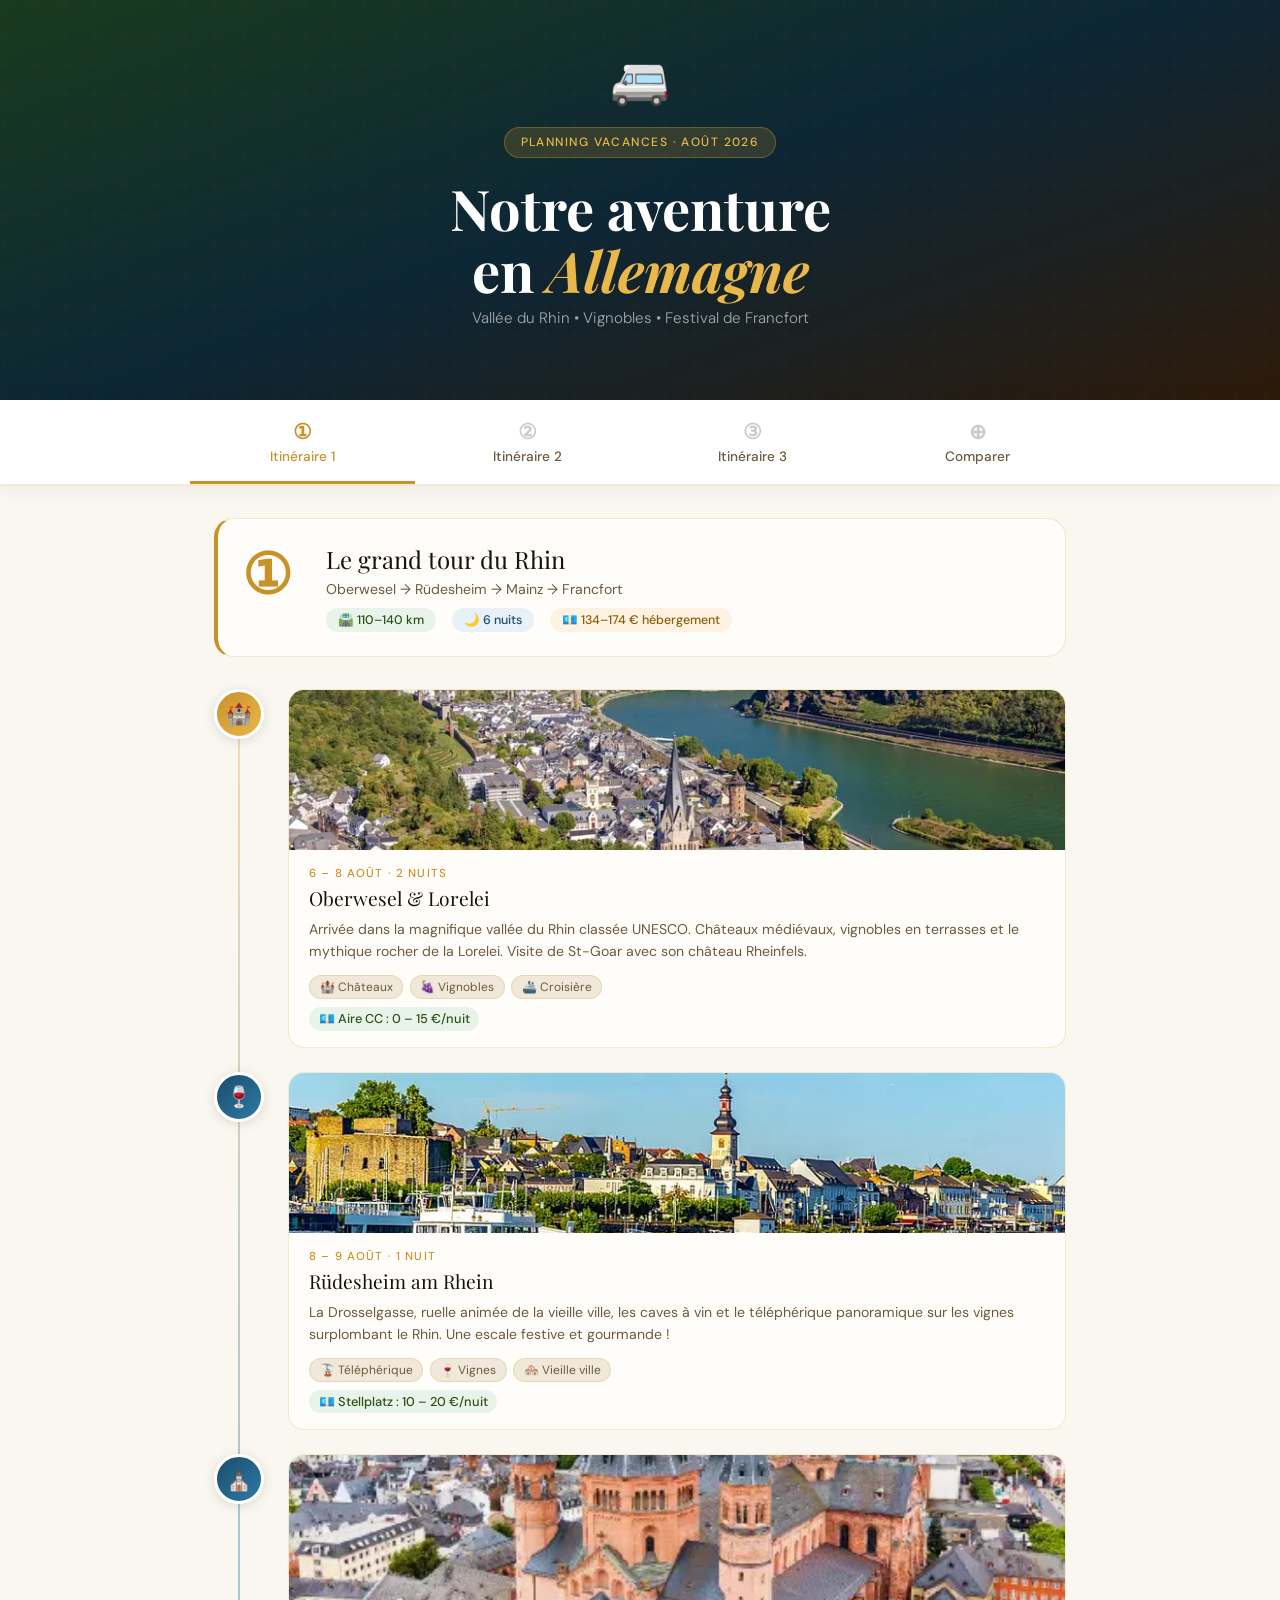
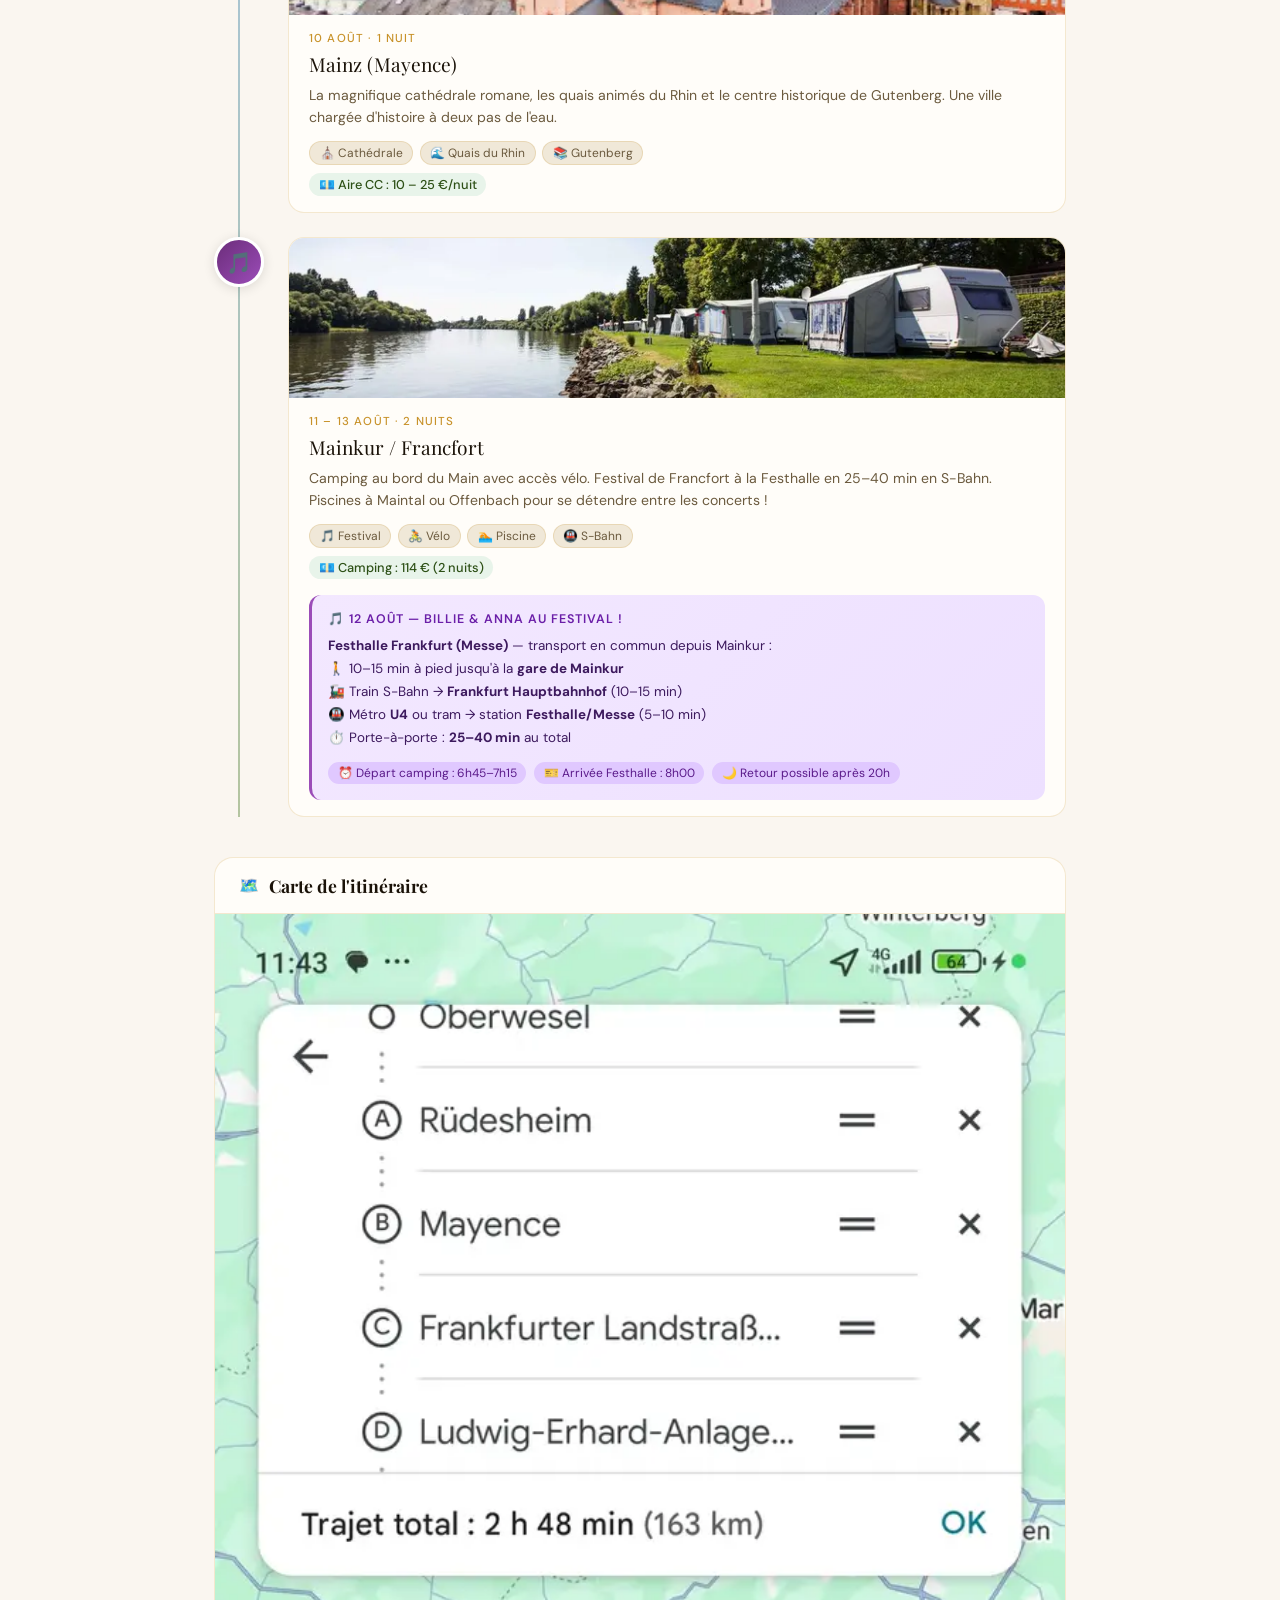
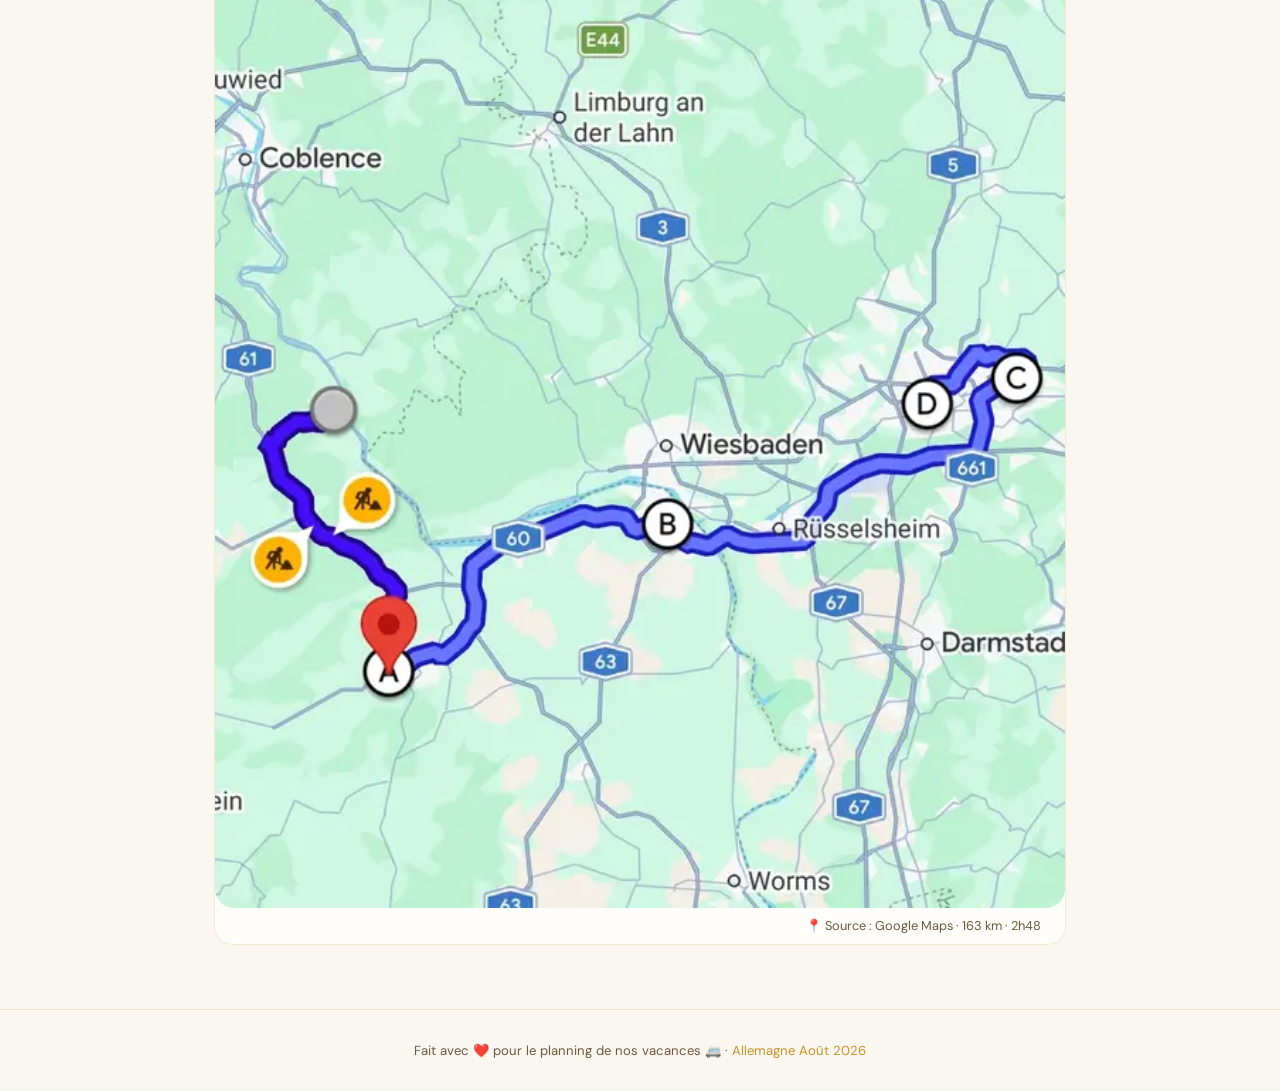
==== commit 6db11c88: "Rename vacances_allemagne.html to index.html" ====
--- a/index.html
+++ b/index.html
@@ -1,357 +1,804 @@
 <!DOCTYPE html>
 <html lang="fr">
 <head>
-  <!-- Google tag (gtag.js) -->
-
-  <meta charset="UTF-8">
-  <meta name="viewport" content="width=device-width,initial-scale=1.0,viewport-fit=cover">
-  <meta name="apple-mobile-web-app-capable" content="yes">
-  <meta name="apple-mobile-web-app-status-bar-style" content="black-translucent">
-  <title>IN-SECT — L'Échiquier des Colonies</title>
-  <link href="https://fonts.googleapis.com/css2?family=Cinzel+Decorative:wght@700;900&family=Exo+2:ital,wght@0,400;0,600;0,700;0,900;1,400&display=swap" rel="stylesheet">
-  <link rel="stylesheet" href="style.css">
-  <link rel="stylesheet" href="tuto.css">
+<meta charset="UTF-8">
+<meta name="viewport" content="width=device-width, initial-scale=1.0">
+<title>🚐 Vacances en Allemagne — Août 2026</title>
+<link href="https://fonts.googleapis.com/css2?family=Playfair+Display:ital,wght@0,400;0,700;1,400&family=DM+Sans:wght@300;400;500&display=swap" rel="stylesheet">
+<style>
+  *, *::before, *::after { box-sizing: border-box; margin: 0; padding: 0; }
+
+  :root {
+    --cream: #faf6f0;
+    --warm: #f0e8d8;
+    --gold: #c8922a;
+    --gold-light: #e8b84b;
+    --forest: #2d5016;
+    --forest-light: #4a7a28;
+    --river: #1a4d6b;
+    --river-light: #2e7aa6;
+    --rust: #8b3a1e;
+    --text: #1a1208;
+    --muted: #6b5a3e;
+    --card-bg: #fffdf9;
+    --border: rgba(200, 146, 42, 0.2);
+  }
+
+  body {
+    font-family: 'DM Sans', sans-serif;
+    background: var(--cream);
+    color: var(--text);
+    min-height: 100vh;
+    overflow-x: hidden;
+  }
+
+  /* HERO */
+  .hero {
+    background: linear-gradient(160deg, #1a3a1e 0%, #0d2635 50%, #2d1a0a 100%);
+    padding: 3rem 2rem 2.5rem;
+    text-align: center;
+    position: relative;
+    overflow: hidden;
+  }
+  .hero::before {
+    content: '';
+    position: absolute;
+    inset: 0;
+    background: url("data:image/svg+xml,%3Csvg width='60' height='60' viewBox='0 0 60 60' xmlns='http://www.w3.org/2000/svg'%3E%3Cg fill='none' fill-rule='evenodd'%3E%3Cg fill='%23c8922a' fill-opacity='0.05'%3E%3Cpath d='M36 34v-4h-2v4h-4v2h4v4h2v-4h4v-2h-4zm0-30V0h-2v4h-4v2h4v4h2V6h4V4h-4zM6 34v-4H4v4H0v2h4v4h2v-4h4v-2H6zM6 4V0H4v4H0v2h4v4h2V6h4V4H6z'/%3E%3C/g%3E%3C/g%3E%3C/svg%3E");
+    opacity: 0.4;
+  }
+  .hero-badge {
+    display: inline-block;
+    background: rgba(200, 146, 42, 0.2);
+    border: 1px solid rgba(200, 146, 42, 0.4);
+    color: var(--gold-light);
+    font-size: 0.75rem;
+    font-weight: 500;
+    letter-spacing: 0.12em;
+    text-transform: uppercase;
+    padding: 0.4rem 1rem;
+    border-radius: 2rem;
+    margin-bottom: 1.2rem;
+  }
+  .hero h1 {
+    font-family: 'Playfair Display', serif;
+    font-size: clamp(2rem, 6vw, 3.5rem);
+    color: #fff;
+    line-height: 1.1;
+    margin-bottom: 0.5rem;
+  }
+  .hero h1 span { color: var(--gold-light); font-style: italic; }
+  .hero-sub {
+    color: rgba(255,255,255,0.6);
+    font-size: 0.95rem;
+    font-weight: 300;
+    margin-bottom: 2rem;
+  }
+  .van-icon {
+    font-size: 3rem;
+    display: block;
+    margin-bottom: 1rem;
+    animation: drive 3s ease-in-out infinite;
+  }
+  @keyframes drive {
+    0%, 100% { transform: translateX(-5px) rotate(-1deg); }
+    50% { transform: translateX(5px) rotate(1deg); }
+  }
+
+  /* NAV TABS */
+  .nav-container {
+    background: #fff;
+    border-bottom: 2px solid var(--border);
+    position: sticky;
+    top: 0;
+    z-index: 100;
+    box-shadow: 0 2px 20px rgba(0,0,0,0.06);
+  }
+  .nav-tabs {
+    display: flex;
+    max-width: 900px;
+    margin: 0 auto;
+    overflow-x: auto;
+    scrollbar-width: none;
+  }
+  .nav-tabs::-webkit-scrollbar { display: none; }
+  .nav-tab {
+    flex: 1;
+    min-width: 100px;
+    padding: 1rem 0.75rem;
+    border: none;
+    background: transparent;
+    cursor: pointer;
+    font-family: 'DM Sans', sans-serif;
+    font-size: 0.85rem;
+    font-weight: 500;
+    color: var(--muted);
+    transition: all 0.25s;
+    border-bottom: 3px solid transparent;
+    display: flex;
+    flex-direction: column;
+    align-items: center;
+    gap: 0.25rem;
+    white-space: nowrap;
+  }
+  .nav-tab .tab-num {
+    font-family: 'Playfair Display', serif;
+    font-size: 1.3rem;
+    font-weight: 700;
+    color: #ccc;
+    transition: color 0.25s;
+  }
+  .nav-tab:hover { color: var(--gold); }
+  .nav-tab:hover .tab-num { color: var(--gold); }
+  .nav-tab.active {
+    color: var(--gold);
+    border-bottom-color: var(--gold);
+  }
+  .nav-tab.active .tab-num { color: var(--gold); }
+
+  /* CONTENT */
+  .content {
+    max-width: 900px;
+    margin: 0 auto;
+    padding: 2rem 1.5rem 4rem;
+  }
+  .route-panel { display: none; }
+  .route-panel.active { display: block; animation: fadeIn 0.4s ease; }
+  @keyframes fadeIn { from { opacity: 0; transform: translateY(12px); } to { opacity: 1; transform: translateY(0); } }
+
+  /* ROUTE HEADER */
+  .route-header {
+    display: flex;
+    align-items: flex-start;
+    gap: 1.5rem;
+    margin-bottom: 2rem;
+    padding: 1.5rem;
+    background: var(--card-bg);
+    border: 1px solid var(--border);
+    border-radius: 1.2rem;
+    border-left: 4px solid var(--gold);
+  }
+  .route-num {
+    font-family: 'Playfair Display', serif;
+    font-size: 3.5rem;
+    font-weight: 700;
+    color: var(--gold);
+    line-height: 1;
+    min-width: 60px;
+  }
+  .route-title { font-family: 'Playfair Display', serif; font-size: 1.5rem; margin-bottom: 0.3rem; }
+  .route-meta { display: flex; gap: 1rem; flex-wrap: wrap; margin-top: 0.6rem; }
+  .meta-pill {
+    font-size: 0.78rem;
+    padding: 0.25rem 0.75rem;
+    border-radius: 2rem;
+    font-weight: 500;
+  }
+  .pill-km { background: #e8f4ea; color: #2d5016; }
+  .pill-nights { background: #e8f0f8; color: #1a4d6b; }
+  .pill-budget { background: #fef3e2; color: #8b5e0a; }
+
+  /* TIMELINE */
+  .timeline { position: relative; }
+  .timeline::before {
+    content: '';
+    position: absolute;
+    left: 24px;
+    top: 0; bottom: 0;
+    width: 2px;
+    background: linear-gradient(to bottom, var(--gold-light), var(--river-light), var(--forest-light));
+    opacity: 0.4;
+  }
+  .stop {
+    display: flex;
+    gap: 1.5rem;
+    margin-bottom: 1.5rem;
+    position: relative;
+  }
+  .stop-dot {
+    width: 50px;
+    height: 50px;
+    min-width: 50px;
+    border-radius: 50%;
+    display: flex;
+    align-items: center;
+    justify-content: center;
+    font-size: 1.3rem;
+    position: relative;
+    z-index: 1;
+    border: 3px solid #fff;
+    box-shadow: 0 2px 12px rgba(0,0,0,0.12);
+  }
+  .dot-start { background: linear-gradient(135deg, #c8922a, #e8b84b); }
+  .dot-mid { background: linear-gradient(135deg, #1a4d6b, #2e7aa6); }
+  .dot-green { background: linear-gradient(135deg, #2d5016, #4a7a28); }
+  .dot-end { background: linear-gradient(135deg, #6b2d7a, #9b4cb8); }
+
+  .stop-card {
+    flex: 1;
+    background: var(--card-bg);
+    border: 1px solid var(--border);
+    border-radius: 1rem;
+    overflow: hidden;
+    transition: transform 0.2s, box-shadow 0.2s;
+  }
+  .stop-card:hover {
+    transform: translateY(-2px);
+    box-shadow: 0 8px 30px rgba(0,0,0,0.08);
+  }
+  .stop-card-img {
+    width: 100%;
+    height: 160px;
+    object-fit: cover;
+    display: block;
+  }
+  .stop-img-placeholder {
+    width: 100%;
+    height: 160px;
+    display: flex;
+    align-items: center;
+    justify-content: center;
+    font-size: 3rem;
+    background: linear-gradient(135deg, #f0e8d8, #e8f0f8);
+  }
+  .stop-body { padding: 1rem 1.25rem; }
+  .stop-date {
+    font-size: 0.72rem;
+    font-weight: 500;
+    letter-spacing: 0.1em;
+    text-transform: uppercase;
+    color: var(--gold);
+    margin-bottom: 0.3rem;
+  }
+  .stop-place {
+    font-family: 'Playfair Display', serif;
+    font-size: 1.2rem;
+    margin-bottom: 0.4rem;
+  }
+  .stop-desc {
+    font-size: 0.88rem;
+    color: var(--muted);
+    line-height: 1.6;
+    margin-bottom: 0.75rem;
+  }
+  .stop-tags { display: flex; flex-wrap: wrap; gap: 0.4rem; }
+  .tag {
+    font-size: 0.75rem;
+    padding: 0.2rem 0.6rem;
+    border-radius: 2rem;
+    background: var(--warm);
+    color: var(--muted);
+    border: 1px solid var(--border);
+  }
+  .stop-price {
+    display: inline-flex;
+    align-items: center;
+    gap: 0.3rem;
+    font-size: 0.8rem;
+    font-weight: 500;
+    color: var(--forest);
+    background: #e8f4ea;
+    padding: 0.2rem 0.6rem;
+    border-radius: 2rem;
+    margin-top: 0.5rem;
+  }
+
+  /* MAP SECTION */
+  .map-section {
+    margin-top: 2.5rem;
+    background: var(--card-bg);
+    border: 1px solid var(--border);
+    border-radius: 1.2rem;
+    overflow: hidden;
+  }
+  .map-header {
+    padding: 1rem 1.5rem;
+    border-bottom: 1px solid var(--border);
+    display: flex;
+    align-items: center;
+    gap: 0.6rem;
+  }
+  .map-header h3 {
+    font-family: 'Playfair Display', serif;
+    font-size: 1.1rem;
+  }
+  .map-embed {
+    width: 100%;
+    height: 400px;
+    border: none;
+    display: block;
+  }
+
+  /* COMPARISON */
+  .compare-section {
+    margin-top: 3rem;
+    padding: 2rem;
+    background: linear-gradient(135deg, #1a3a1e10, #0d263510);
+    border: 1px solid var(--border);
+    border-radius: 1.2rem;
+  }
+  .compare-section h2 {
+    font-family: 'Playfair Display', serif;
+    font-size: 1.5rem;
+    margin-bottom: 1.5rem;
+    text-align: center;
+  }
+  .compare-grid {
+    display: grid;
+    grid-template-columns: repeat(auto-fit, minmax(220px, 1fr));
+    gap: 1rem;
+  }
+  .compare-card {
+    background: var(--card-bg);
+    border: 1px solid var(--border);
+    border-radius: 0.875rem;
+    padding: 1.25rem;
+    cursor: pointer;
+    transition: all 0.2s;
+    position: relative;
+  }
+  .compare-card:hover {
+    border-color: var(--gold);
+    transform: translateY(-2px);
+    box-shadow: 0 6px 20px rgba(200,146,42,0.12);
+  }
+  .compare-card.active { border-color: var(--gold); border-width: 2px; }
+  .compare-card .c-num {
+    font-family: 'Playfair Display', serif;
+    font-size: 2.5rem;
+    font-weight: 700;
+    color: var(--gold);
+    line-height: 1;
+    margin-bottom: 0.5rem;
+  }
+  .compare-card h4 { font-size: 0.9rem; font-weight: 500; margin-bottom: 0.75rem; }
+  .compare-row {
+    display: flex;
+    justify-content: space-between;
+    font-size: 0.8rem;
+    padding: 0.3rem 0;
+    border-top: 1px solid var(--border);
+    color: var(--muted);
+  }
+  .compare-row strong { color: var(--text); }
+  .highlight-badge {
+    position: absolute;
+    top: -10px;
+    right: 12px;
+    background: var(--gold);
+    color: #fff;
+    font-size: 0.65rem;
+    font-weight: 600;
+    letter-spacing: 0.08em;
+    text-transform: uppercase;
+    padding: 0.2rem 0.6rem;
+    border-radius: 2rem;
+  }
+
+  /* FOOTER */
+  footer {
+    text-align: center;
+    padding: 2rem;
+    color: var(--muted);
+    font-size: 0.82rem;
+    border-top: 1px solid var(--border);
+  }
+  footer span { color: var(--gold); }
+
+  @media (max-width: 600px) {
+    .route-header { flex-direction: column; gap: 0.5rem; }
+    .route-num { font-size: 2.5rem; }
+    .timeline::before { left: 20px; }
+    .stop-dot { width: 42px; height: 42px; min-width: 42px; font-size: 1.1rem; }
+  }
+</style>
 </head>
 <body>
 
-<!-- Couches canvas (fond animé + effets + victoire) -->
-<canvas id="c-ambient"></canvas>
-<canvas id="c-fx"></canvas>
-<canvas id="c-victory"></canvas>
-
-<!-- ════════════════════════════════════
-     SPLASH — Écran de chargement
-════════════════════════════════════ -->
-<div id="s-splash" class="screen">
-  <!-- Image de fond plein écran -->
-  <div class="splash-bg"></div>
-  <!-- Bouton entrer + barre de chargement en bas -->
-  <div class="splash-bottom">
-    <button class="splash-enter-btn" id="splash-enter-btn" onclick="splashEnter()">
-      ENTRER DANS LE JEU
+<div class="hero">
+  <span class="van-icon">🚐</span>
+  <div class="hero-badge">Planning vacances · Août 2026</div>
+  <h1>Notre aventure<br>en <span>Allemagne</span></h1>
+  <p class="hero-sub">Vallée du Rhin • Vignobles • Festival de Francfort</p>
+</div>
+
+<nav class="nav-container">
+  <div class="nav-tabs">
+    <button class="nav-tab active" onclick="showRoute(0)" id="tab-0">
+      <span class="tab-num">①</span>
+      Itinéraire 1
     </button>
-    <div class="splash-bar"><div class="splash-bar-fill" id="splash-bar-fill"></div></div>
+    <button class="nav-tab" onclick="showRoute(1)" id="tab-1">
+      <span class="tab-num">②</span>
+      Itinéraire 2
+    </button>
+    <button class="nav-tab" onclick="showRoute(2)" id="tab-2">
+      <span class="tab-num">③</span>
+      Itinéraire 3
+    </button>
+    <button class="nav-tab" onclick="showRoute(3)" id="tab-3">
+      <span class="tab-num">⊕</span>
+      Comparer
+    </button>
   </div>
+</nav>
+
+<div class="content">
+
+  <!-- ROUTE 1 -->
+  <div class="route-panel active" id="panel-0">
+    <div class="route-header">
+      <div class="route-num">①</div>
+      <div>
+        <div class="route-title">Le grand tour du Rhin</div>
+        <p style="font-size:0.88rem;color:var(--muted);">Oberwesel → Rüdesheim → Mainz → Francfort</p>
+        <div class="route-meta">
+          <span class="meta-pill pill-km">🛣️ 110–140 km</span>
+          <span class="meta-pill pill-nights">🌙 6 nuits</span>
+          <span class="meta-pill pill-budget">💶 134–174 € hébergement</span>
+        </div>
+      </div>
+    </div>
+    <div class="timeline">
+      <div class="stop">
+        <div class="stop-dot dot-start">🏰</div>
+        <div class="stop-card">
+          <img class="stop-card-img" src="[data-uri]" alt="Oberwesel" onerror="this.style.display='none';this.nextElementSibling.style.display='flex'">
+          <div class="stop-img-placeholder" style="display:none">🏰</div>
+          <div class="stop-body">
+            <div class="stop-date">6 – 8 août · 2 nuits</div>
+            <div class="stop-place">Oberwesel & Lorelei</div>
+            <div class="stop-desc">Arrivée dans la magnifique vallée du Rhin classée UNESCO. Châteaux médiévaux, vignobles en terrasses et le mythique rocher de la Lorelei. Visite de St-Goar avec son château Rheinfels.</div>
+            <div class="stop-tags">
+              <span class="tag">🏰 Châteaux</span>
+              <span class="tag">🍇 Vignobles</span>
+              <span class="tag">🚢 Croisière</span>
+            </div>
+            <div class="stop-price">💶 Aire CC : 0 – 15 €/nuit</div>
+          </div>
+        </div>
+      </div>
+      <div class="stop">
+        <div class="stop-dot dot-mid">🍷</div>
+        <div class="stop-card">
+          <img class="stop-card-img" src="[data-uri]" alt="Rüdesheim" onerror="this.style.display='none';this.nextElementSibling.style.display='flex'">
+          <div class="stop-img-placeholder" style="display:none">🍷</div>
+          <div class="stop-body">
+            <div class="stop-date">8 – 9 août · 1 nuit</div>
+            <div class="stop-place">Rüdesheim am Rhein</div>
+            <div class="stop-desc">La Drosselgasse, ruelle animée de la vieille ville, les caves à vin et le téléphérique panoramique sur les vignes surplombant le Rhin. Une escale festive et gourmande !</div>
+            <div class="stop-tags">
+              <span class="tag">🚡 Téléphérique</span>
+              <span class="tag">🍷 Vignes</span>
+              <span class="tag">🏘️ Vieille ville</span>
+            </div>
+            <div class="stop-price">💶 Stellplatz : 10 – 20 €/nuit</div>
+          </div>
+        </div>
+      </div>
+      <div class="stop">
+        <div class="stop-dot dot-mid">⛪</div>
+        <div class="stop-card">
+          <img class="stop-card-img" src="[data-uri]" alt="Mainz" onerror="this.style.display='none';this.nextElementSibling.style.display='flex'">
+          <div class="stop-img-placeholder" style="display:none">⛪</div>
+          <div class="stop-body">
+            <div class="stop-date">10 août · 1 nuit</div>
+            <div class="stop-place">Mainz (Mayence)</div>
+            <div class="stop-desc">La magnifique cathédrale romane, les quais animés du Rhin et le centre historique de Gutenberg. Une ville 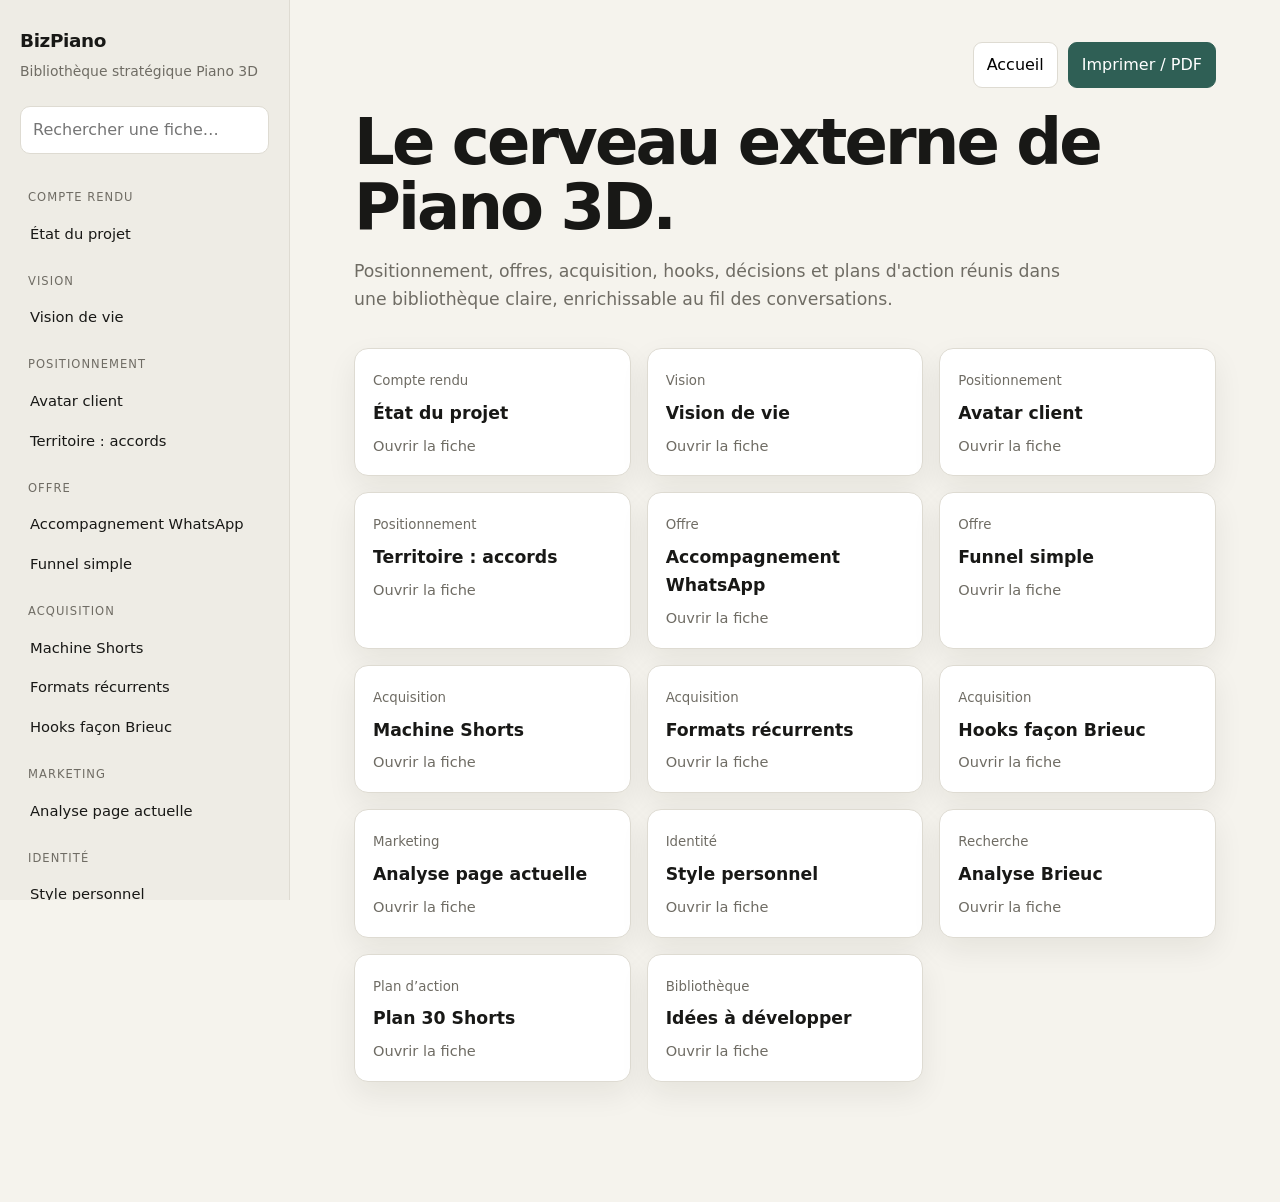
==== commit 49605c52: "Replace legacy project with Piano 3D strategic library" ====
--- a/index.html
+++ b/index.html
@@ -1,804 +1 @@
-<!DOCTYPE html>
-<html lang="fr">
-<head>
-<meta charset="UTF-8">
-<meta name="viewport" content="width=device-width, initial-scale=1.0">
-<title>🚐 Vacances en Allemagne — Août 2026</title>
-<link href="https://fonts.googleapis.com/css2?family=Playfair+Display:ital,wght@0,400;0,700;1,400&family=DM+Sans:wght@300;400;500&display=swap" rel="stylesheet">
-<style>
-  *, *::before, *::after { box-sizing: border-box; margin: 0; padding: 0; }
-
-  :root {
-    --cream: #faf6f0;
-    --warm: #f0e8d8;
-    --gold: #c8922a;
-    --gold-light: #e8b84b;
-    --forest: #2d5016;
-    --forest-light: #4a7a28;
-    --river: #1a4d6b;
-    --river-light: #2e7aa6;
-    --rust: #8b3a1e;
-    --text: #1a1208;
-    --muted: #6b5a3e;
-    --card-bg: #fffdf9;
-    --border: rgba(200, 146, 42, 0.2);
-  }
-
-  body {
-    font-family: 'DM Sans', sans-serif;
-    background: var(--cream);
-    color: var(--text);
-    min-height: 100vh;
-    overflow-x: hidden;
-  }
-
-  /* HERO */
-  .hero {
-    background: linear-gradient(160deg, #1a3a1e 0%, #0d2635 50%, #2d1a0a 100%);
-    padding: 3rem 2rem 2.5rem;
-    text-align: center;
-    position: relative;
-    overflow: hidden;
-  }
-  .hero::before {
-    content: '';
-    position: absolute;
-    inset: 0;
-    background: url("data:image/svg+xml,%3Csvg width='60' height='60' viewBox='0 0 60 60' xmlns='http://www.w3.org/2000/svg'%3E%3Cg fill='none' fill-rule='evenodd'%3E%3Cg fill='%23c8922a' fill-opacity='0.05'%3E%3Cpath d='M36 34v-4h-2v4h-4v2h4v4h2v-4h4v-2h-4zm0-30V0h-2v4h-4v2h4v4h2V6h4V4h-4zM6 34v-4H4v4H0v2h4v4h2v-4h4v-2H6zM6 4V0H4v4H0v2h4v4h2V6h4V4H6z'/%3E%3C/g%3E%3C/g%3E%3C/svg%3E");
-    opacity: 0.4;
-  }
-  .hero-badge {
-    display: inline-block;
-    background: rgba(200, 146, 42, 0.2);
-    border: 1px solid rgba(200, 146, 42, 0.4);
-    color: var(--gold-light);
-    font-size: 0.75rem;
-    font-weight: 500;
-    letter-spacing: 0.12em;
-    text-transform: uppercase;
-    padding: 0.4rem 1rem;
-    border-radius: 2rem;
-    margin-bottom: 1.2rem;
-  }
-  .hero h1 {
-    font-family: 'Playfair Display', serif;
-    font-size: clamp(2rem, 6vw, 3.5rem);
-    color: #fff;
-    line-height: 1.1;
-    margin-bottom: 0.5rem;
-  }
-  .hero h1 span { color: var(--gold-light); font-style: italic; }
-  .hero-sub {
-    color: rgba(255,255,255,0.6);
-    font-size: 0.95rem;
-    font-weight: 300;
-    margin-bottom: 2rem;
-  }
-  .van-icon {
-    font-size: 3rem;
-    display: block;
-    margin-bottom: 1rem;
-    animation: drive 3s ease-in-out infinite;
-  }
-  @keyframes drive {
-    0%, 100% { transform: translateX(-5px) rotate(-1deg); }
-    50% { transform: translateX(5px) rotate(1deg); }
-  }
-
-  /* NAV TABS */
-  .nav-container {
-    background: #fff;
-    border-bottom: 2px solid var(--border);
-    position: sticky;
-    top: 0;
-    z-index: 100;
-    box-shadow: 0 2px 20px rgba(0,0,0,0.06);
-  }
-  .nav-tabs {
-    display: flex;
-    max-width: 900px;
-    margin: 0 auto;
-    overflow-x: auto;
-    scrollbar-width: none;
-  }
-  .nav-tabs::-webkit-scrollbar { display: none; }
-  .nav-tab {
-    flex: 1;
-    min-width: 100px;
-    padding: 1rem 0.75rem;
-    border: none;
-    background: transparent;
-    cursor: pointer;
-    font-family: 'DM Sans', sans-serif;
-    font-size: 0.85rem;
-    font-weight: 500;
-    color: var(--muted);
-    transition: all 0.25s;
-    border-bottom: 3px solid transparent;
-    display: flex;
-    flex-direction: column;
-    align-items: center;
-    gap: 0.25rem;
-    white-space: nowrap;
-  }
-  .nav-tab .tab-num {
-    font-family: 'Playfair Display', serif;
-    font-size: 1.3rem;
-    font-weight: 700;
-    color: #ccc;
-    transition: color 0.25s;
-  }
-  .nav-tab:hover { color: var(--gold); }
-  .nav-tab:hover .tab-num { color: var(--gold); }
-  .nav-tab.active {
-    color: var(--gold);
-    border-bottom-color: var(--gold);
-  }
-  .nav-tab.active .tab-num { color: var(--gold); }
-
-  /* CONTENT */
-  .content {
-    max-width: 900px;
-    margin: 0 auto;
-    padding: 2rem 1.5rem 4rem;
-  }
-  .route-panel { display: none; }
-  .route-panel.active { display: block; animation: fadeIn 0.4s ease; }
-  @keyframes fadeIn { from { opacity: 0; transform: translateY(12px); } to { opacity: 1; transform: translateY(0); } }
-
-  /* ROUTE HEADER */
-  .route-header {
-    display: flex;
-    align-items: flex-start;
-    gap: 1.5rem;
-    margin-bottom: 2rem;
-    padding: 1.5rem;
-    background: var(--card-bg);
-    border: 1px solid var(--border);
-    border-radius: 1.2rem;
-    border-left: 4px solid var(--gold);
-  }
-  .route-num {
-    font-family: 'Playfair Display', serif;
-    font-size: 3.5rem;
-    font-weight: 700;
-    color: var(--gold);
-    line-height: 1;
-    min-width: 60px;
-  }
-  .route-title { font-family: 'Playfair Display', serif; font-size: 1.5rem; margin-bottom: 0.3rem; }
-  .route-meta { display: flex; gap: 1rem; flex-wrap: wrap; margin-top: 0.6rem; }
-  .meta-pill {
-    font-size: 0.78rem;
-    padding: 0.25rem 0.75rem;
-    border-radius: 2rem;
-    font-weight: 500;
-  }
-  .pill-km { background: #e8f4ea; color: #2d5016; }
-  .pill-nights { background: #e8f0f8; color: #1a4d6b; }
-  .pill-budget { background: #fef3e2; color: #8b5e0a; }
-
-  /* TIMELINE */
-  .timeline { position: relative; }
-  .timeline::before {
-    content: '';
-    position: absolute;
-    left: 24px;
-    top: 0; bottom: 0;
-    width: 2px;
-    background: linear-gradient(to bottom, var(--gold-light), var(--river-light), var(--forest-light));
-    opacity: 0.4;
-  }
-  .stop {
-    display: flex;
-    gap: 1.5rem;
-    margin-bottom: 1.5rem;
-    position: relative;
-  }
-  .stop-dot {
-    width: 50px;
-    height: 50px;
-    min-width: 50px;
-    border-radius: 50%;
-    display: flex;
-    align-items: center;
-    justify-content: center;
-    font-size: 1.3rem;
-    position: relative;
-    z-index: 1;
-    border: 3px solid #fff;
-    box-shadow: 0 2px 12px rgba(0,0,0,0.12);
-  }
-  .dot-start { background: linear-gradient(135deg, #c8922a, #e8b84b); }
-  .dot-mid { background: linear-gradient(135deg, #1a4d6b, #2e7aa6); }
-  .dot-green { background: linear-gradient(135deg, #2d5016, #4a7a28); }
-  .dot-end { background: linear-gradient(135deg, #6b2d7a, #9b4cb8); }
-
-  .stop-card {
-    flex: 1;
-    background: var(--card-bg);
-    border: 1px solid var(--border);
-    border-radius: 1rem;
-    overflow: hidden;
-    transition: transform 0.2s, box-shadow 0.2s;
-  }
-  .stop-card:hover {
-    transform: translateY(-2px);
-    box-shadow: 0 8px 30px rgba(0,0,0,0.08);
-  }
-  .stop-card-img {
-    width: 100%;
-    height: 160px;
-    object-fit: cover;
-    display: block;
-  }
-  .stop-img-placeholder {
-    width: 100%;
-    height: 160px;
-    display: flex;
-    align-items: center;
-    justify-content: center;
-    font-size: 3rem;
-    background: linear-gradient(135deg, #f0e8d8, #e8f0f8);
-  }
-  .stop-body { padding: 1rem 1.25rem; }
-  .stop-date {
-    font-size: 0.72rem;
-    font-weight: 500;
-    letter-spacing: 0.1em;
-    text-transform: uppercase;
-    color: var(--gold);
-    margin-bottom: 0.3rem;
-  }
-  .stop-place {
-    font-family: 'Playfair Display', serif;
-    font-size: 1.2rem;
-    margin-bottom: 0.4rem;
-  }
-  .stop-desc {
-    font-size: 0.88rem;
-    color: var(--muted);
-    line-height: 1.6;
-    margin-bottom: 0.75rem;
-  }
-  .stop-tags { display: flex; flex-wrap: wrap; gap: 0.4rem; }
-  .tag {
-    font-size: 0.75rem;
-    padding: 0.2rem 0.6rem;
-    border-radius: 2rem;
-    background: var(--warm);
-    color: var(--muted);
-    border: 1px solid var(--border);
-  }
-  .stop-price {
-    display: inline-flex;
-    align-items: center;
-    gap: 0.3rem;
-    font-size: 0.8rem;
-    font-weight: 500;
-    color: var(--forest);
-    background: #e8f4ea;
-    padding: 0.2rem 0.6rem;
-    border-radius: 2rem;
-    margin-top: 0.5rem;
-  }
-
-  /* MAP SECTION */
-  .map-section {
-    margin-top: 2.5rem;
-    background: var(--card-bg);
-    border: 1px solid var(--border);
-    border-radius: 1.2rem;
-    overflow: hidden;
-  }
-  .map-header {
-    padding: 1rem 1.5rem;
-    border-bottom: 1px solid var(--border);
-    display: flex;
-    align-items: center;
-    gap: 0.6rem;
-  }
-  .map-header h3 {
-    font-family: 'Playfair Display', serif;
-    font-size: 1.1rem;
-  }
-  .map-embed {
-    width: 100%;
-    height: 400px;
-    border: none;
-    display: block;
-  }
-
-  /* COMPARISON */
-  .compare-section {
-    margin-top: 3rem;
-    padding: 2rem;
-    background: linear-gradient(135deg, #1a3a1e10, #0d263510);
-    border: 1px solid var(--border);
-    border-radius: 1.2rem;
-  }
-  .compare-section h2 {
-    font-family: 'Playfair Display', serif;
-    font-size: 1.5rem;
-    margin-bottom: 1.5rem;
-    text-align: center;
-  }
-  .compare-grid {
-    display: grid;
-    grid-template-columns: repeat(auto-fit, minmax(220px, 1fr));
-    gap: 1rem;
-  }
-  .compare-card {
-    background: var(--card-bg);
-    border: 1px solid var(--border);
-    border-radius: 0.875rem;
-    padding: 1.25rem;
-    cursor: pointer;
-    transition: all 0.2s;
-    position: relative;
-  }
-  .compare-card:hover {
-    border-color: var(--gold);
-    transform: translateY(-2px);
-    box-shadow: 0 6px 20px rgba(200,146,42,0.12);
-  }
-  .compare-card.active { border-color: var(--gold); border-width: 2px; }
-  .compare-card .c-num {
-    font-family: 'Playfair Display', serif;
-    font-size: 2.5rem;
-    font-weight: 700;
-    color: var(--gold);
-    line-height: 1;
-    margin-bottom: 0.5rem;
-  }
-  .compare-card h4 { font-size: 0.9rem; font-weight: 500; margin-bottom: 0.75rem; }
-  .compare-row {
-    display: flex;
-    justify-content: space-between;
-    font-size: 0.8rem;
-    padding: 0.3rem 0;
-    border-top: 1px solid var(--border);
-    color: var(--muted);
-  }
-  .compare-row strong { color: var(--text); }
-  .highlight-badge {
-    position: absolute;
-    top: -10px;
-    right: 12px;
-    background: var(--gold);
-    color: #fff;
-    font-size: 0.65rem;
-    font-weight: 600;
-    letter-spacing: 0.08em;
-    text-transform: uppercase;
-    padding: 0.2rem 0.6rem;
-    border-radius: 2rem;
-  }
-
-  /* FOOTER */
-  footer {
-    text-align: center;
-    padding: 2rem;
-    color: var(--muted);
-    font-size: 0.82rem;
-    border-top: 1px solid var(--border);
-  }
-  footer span { color: var(--gold); }
-
-  @media (max-width: 600px) {
-    .route-header { flex-direction: column; gap: 0.5rem; }
-    .route-num { font-size: 2.5rem; }
-    .timeline::before { left: 20px; }
-    .stop-dot { width: 42px; height: 42px; min-width: 42px; font-size: 1.1rem; }
-  }
-</style>
-</head>
-<body>
-
-<div class="hero">
-  <span class="van-icon">🚐</span>
-  <div class="hero-badge">Planning vacances · Août 2026</div>
-  <h1>Notre aventure<br>en <span>Allemagne</span></h1>
-  <p class="hero-sub">Vallée du Rhin • Vignobles • Festival de Francfort</p>
-</div>
-
-<nav class="nav-container">
-  <div class="nav-tabs">
-    <button class="nav-tab active" onclick="showRoute(0)" id="tab-0">
-      <span class="tab-num">①</span>
-      Itinéraire 1
-    </button>
-    <button class="nav-tab" onclick="showRoute(1)" id="tab-1">
-      <span class="tab-num">②</span>
-      Itinéraire 2
-    </button>
-    <button class="nav-tab" onclick="showRoute(2)" id="tab-2">
-      <span class="tab-num">③</span>
-      Itinéraire 3
-    </button>
-    <button class="nav-tab" onclick="showRoute(3)" id="tab-3">
-      <span class="tab-num">⊕</span>
-      Comparer
-    </button>
-  </div>
-</nav>
-
-<div class="content">
-
-  <!-- ROUTE 1 -->
-  <div class="route-panel active" id="panel-0">
-    <div class="route-header">
-      <div class="route-num">①</div>
-      <div>
-        <div class="route-title">Le grand tour du Rhin</div>
-        <p style="font-size:0.88rem;color:var(--muted);">Oberwesel → Rüdesheim → Mainz → Francfort</p>
-        <div class="route-meta">
-          <span class="meta-pill pill-km">🛣️ 110–140 km</span>
-          <span class="meta-pill pill-nights">🌙 6 nuits</span>
-          <span class="meta-pill pill-budget">💶 134–174 € hébergement</span>
-        </div>
-      </div>
-    </div>
-    <div class="timeline">
-      <div class="stop">
-        <div class="stop-dot dot-start">🏰</div>
-        <div class="stop-card">
-          <img class="stop-card-img" src="[data-uri]" alt="Oberwesel" onerror="this.style.display='none';this.nextElementSibling.style.display='flex'">
-          <div class="stop-img-placeholder" style="display:none">🏰</div>
-          <div class="stop-body">
-            <div class="stop-date">6 – 8 août · 2 nuits</div>
-            <div class="stop-place">Oberwesel & Lorelei</div>
-            <div class="stop-desc">Arrivée dans la magnifique vallée du Rhin classée UNESCO. Châteaux médiévaux, vignobles en terrasses et le mythique rocher de la Lorelei. Visite de St-Goar avec son château Rheinfels.</div>
-            <div class="stop-tags">
-              <span class="tag">🏰 Châteaux</span>
-              <span class="tag">🍇 Vignobles</span>
-              <span class="tag">🚢 Croisière</span>
-            </div>
-            <div class="stop-price">💶 Aire CC : 0 – 15 €/nuit</div>
-          </div>
-        </div>
-      </div>
-      <div class="stop">
-        <div class="stop-dot dot-mid">🍷</div>
-        <div class="stop-card">
-          <img class="stop-card-img" src="[data-uri]" alt="Rüdesheim" onerror="this.style.display='none';this.nextElementSibling.style.display='flex'">
-          <div class="stop-img-placeholder" style="display:none">🍷</div>
-          <div class="stop-body">
-            <div class="stop-date">8 – 9 août · 1 nuit</div>
-            <div class="stop-place">Rüdesheim am Rhein</div>
-            <div class="stop-desc">La Drosselgasse, ruelle animée de la vieille ville, les caves à vin et le téléphérique panoramique sur les vignes surplombant le Rhin. Une escale festive et gourmande !</div>
-            <div class="stop-tags">
-              <span class="tag">🚡 Téléphérique</span>
-              <span class="tag">🍷 Vignes</span>
-              <span class="tag">🏘️ Vieille ville</span>
-            </div>
-            <div class="stop-price">💶 Stellplatz : 10 – 20 €/nuit</div>
-          </div>
-        </div>
-      </div>
-      <div class="stop">
-        <div class="stop-dot dot-mid">⛪</div>
-        <div class="stop-card">
-          <img class="stop-card-img" src="[data-uri]" alt="Mainz" onerror="this.style.display='none';this.nextElementSibling.style.display='flex'">
-          <div class="stop-img-placeholder" style="display:none">⛪</div>
-          <div class="stop-body">
-            <div class="stop-date">10 août · 1 nuit</div>
-            <div class="stop-place">Mainz (Mayence)</div>
-            <div class="stop-desc">La magnifique cathédrale romane, les quais animés du Rhin et le centre historique de Gutenberg. Une ville chargée d'histoire à deux pas de l'eau.</div>
-            <div class="stop-tags">
-              <span class="tag">⛪ Cathédrale</span>
-              <span class="tag">🌊 Quais du Rhin</span>
-              <span class="tag">📚 Gutenberg</span>
-            </div>
-            <div class="stop-price">💶 Aire CC : 10 – 25 €/nuit</div>
-          </div>
-        </div>
-      </div>
-      <div class="stop">
-        <div class="stop-dot dot-end">🎵</div>
-        <div class="stop-card">
-          <img class="stop-card-img" src="[data-uri]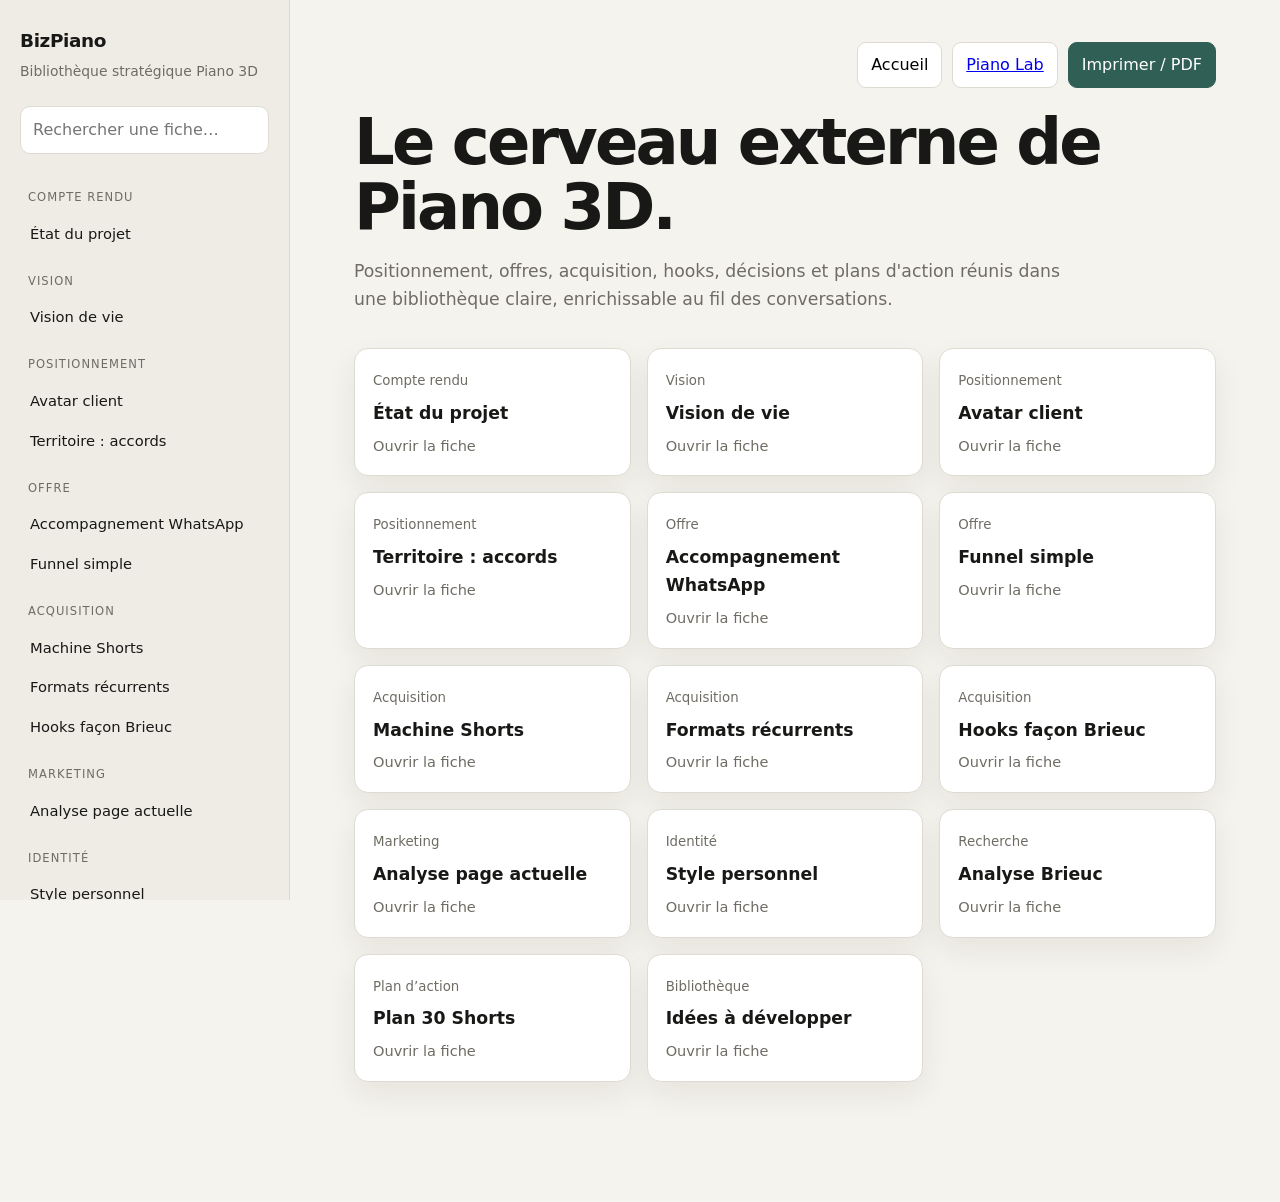
==== commit 793d908d: "Ajoute un accès direct au Piano Lab depuis BizPiano" ====
--- a/index.html
+++ b/index.html
@@ -1 +1 @@
-<!doctype html><html lang="fr"><head><meta charset="utf-8"><meta name="viewport" content="width=device-width,initial-scale=1"><title>BizPiano — Bibliothèque stratégique</title><meta name="description" content="Bibliothèque stratégique du projet Piano 3D"><link rel="stylesheet" href="assets/style.css"><link rel="stylesheet" href="assets/print.css"></head><body><div class="app"><aside class="sidebar"><div class="brand">BizPiano</div><div class="tagline">Bibliothèque stratégique Piano 3D</div><input class="search" placeholder="Rechercher une fiche…"><div class="nav"></div></aside><main class="main"><div class="topbar"><button class="btn" id="home">Accueil</button><button class="btn primary" id="print">Imprimer / PDF</button></div><section class="hero"><h1>Le cerveau externe de Piano 3D.</h1><p>Positionnement, offres, acquisition, hooks, décisions et plans d'action réunis dans une bibliothèque claire, enrichissable au fil des conversations.</p></section><section class="cards"></section><article class="doc" style="display:none"></article></main></div><script src="assets/app.js"></script></body></html>+<!doctype html><html lang="fr"><head><meta charset="utf-8"><meta name="viewport" content="width=device-width,initial-scale=1"><title>BizPiano — Bibliothèque stratégique</title><meta name="description" content="Bibliothèque stratégique du projet Piano 3D"><link rel="stylesheet" href="assets/style.css"><link rel="stylesheet" href="assets/print.css"></head><body><div class="app"><aside class="sidebar"><div class="brand">BizPiano</div><div class="tagline">Bibliothèque stratégique Piano 3D</div><input class="search" placeholder="Rechercher une fiche…"><div class="nav"></div></aside><main class="main"><div class="topbar"><button class="btn" id="home">Accueil</button><a class="btn" href="music-lab/">Piano Lab</a><button class="btn primary" id="print">Imprimer / PDF</button></div><section class="hero"><h1>Le cerveau externe de Piano 3D.</h1><p>Positionnement, offres, acquisition, hooks, décisions et plans d'action réunis dans une bibliothèque claire, enrichissable au fil des conversations.</p></section><section class="cards"></section><article class="doc" style="display:none"></article></main></div><script src="assets/app.js"></script></body></html>
